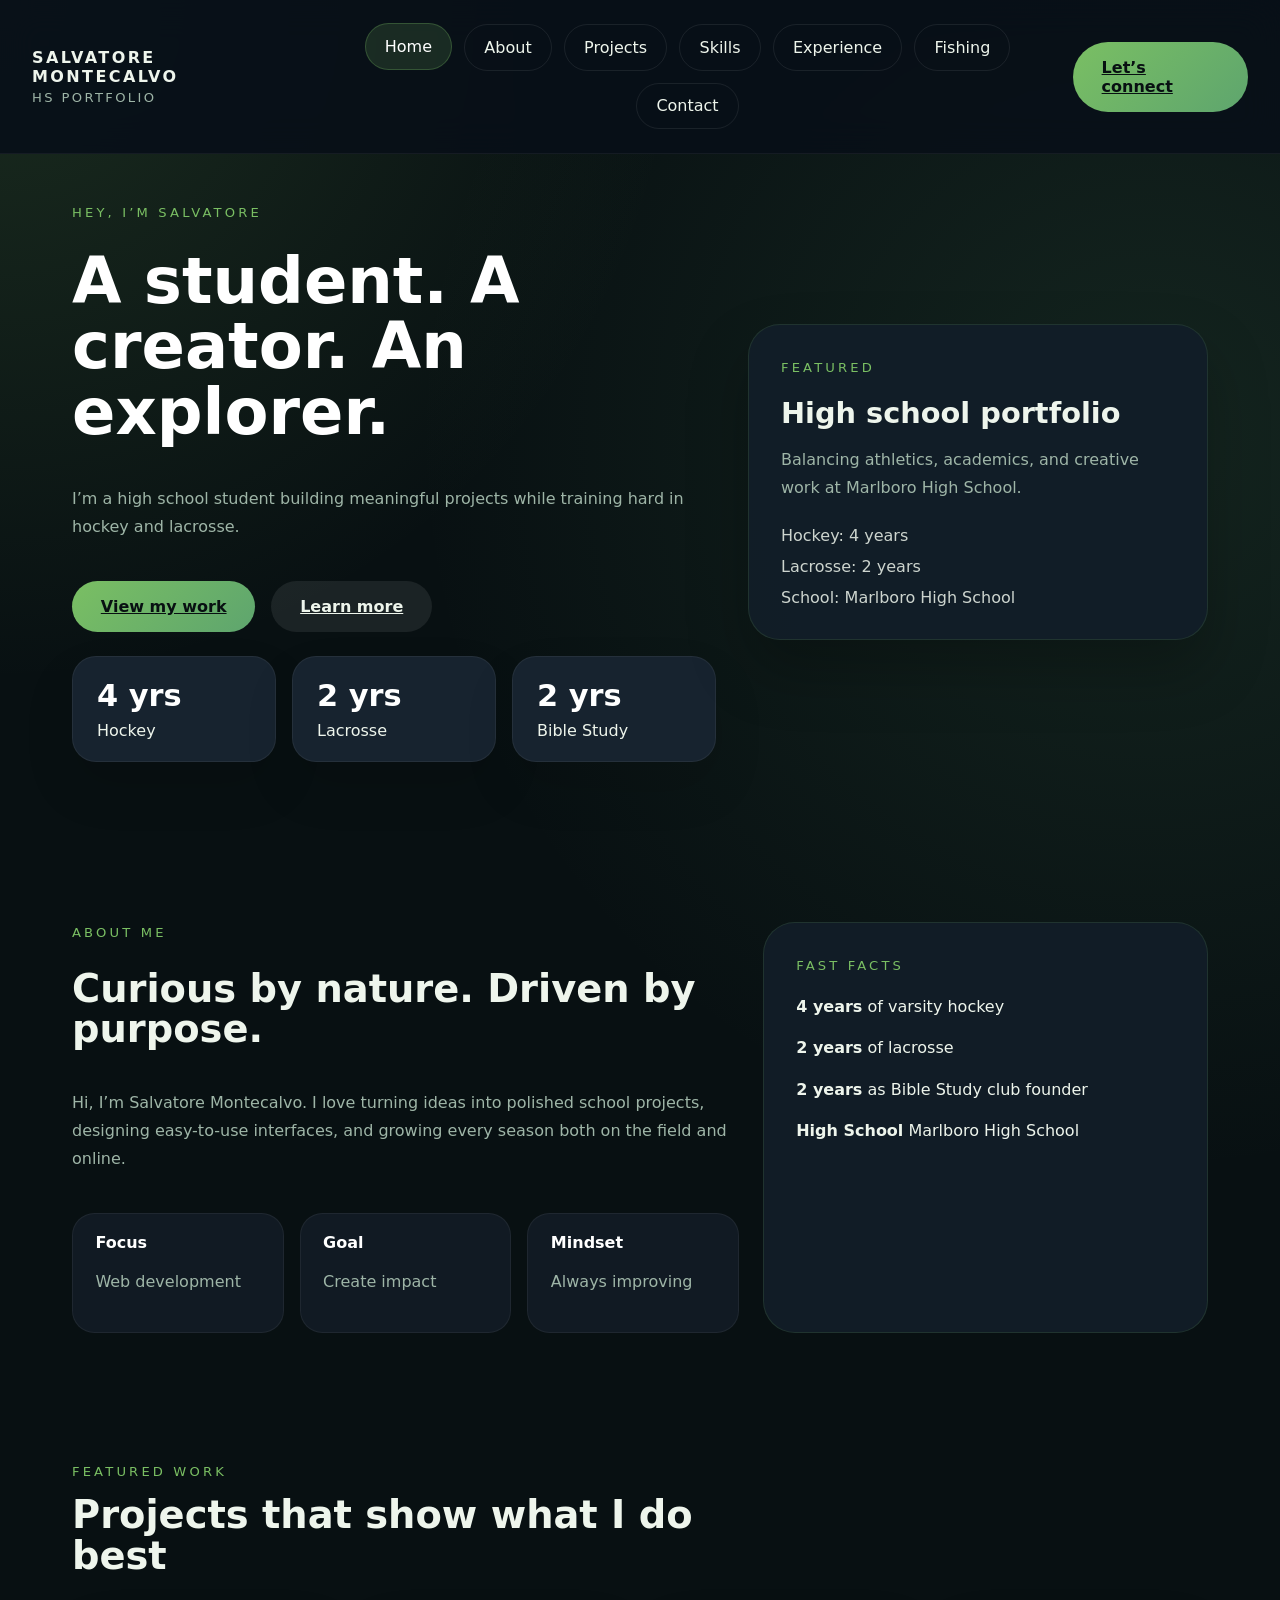
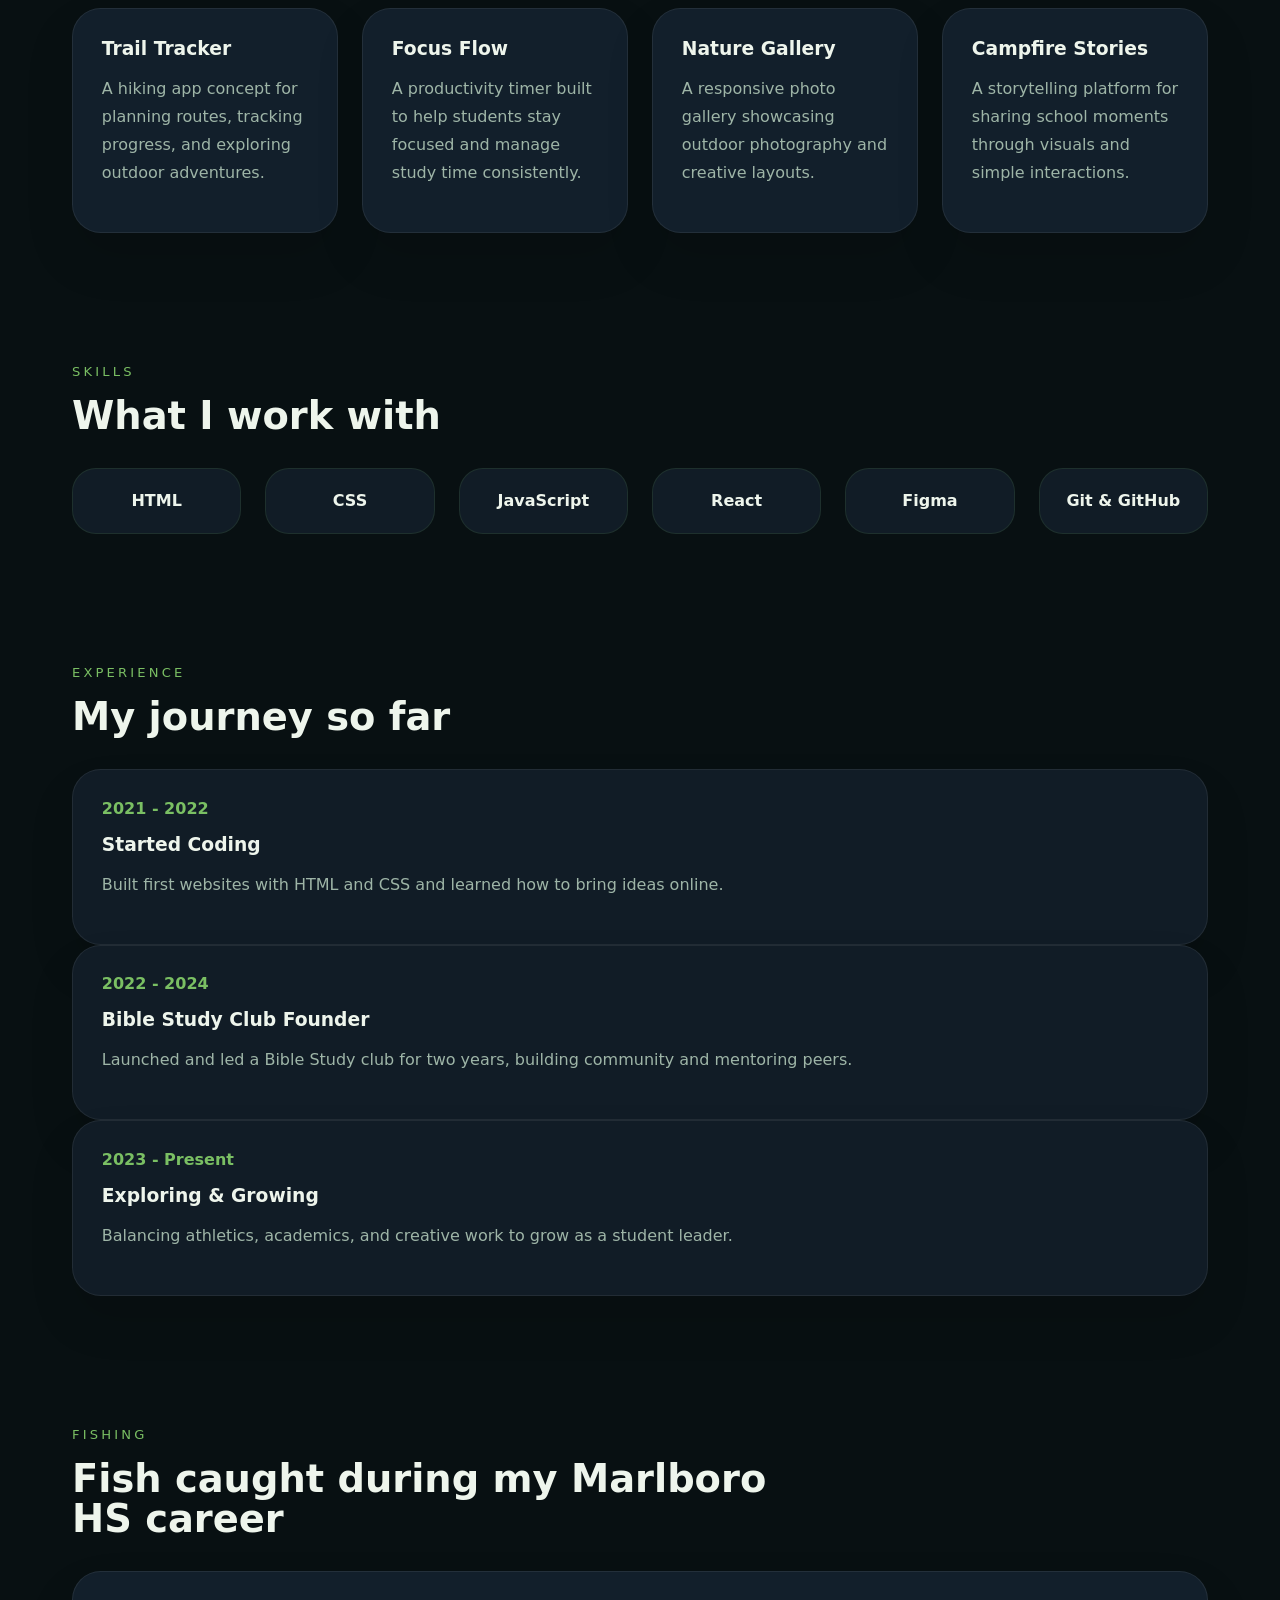
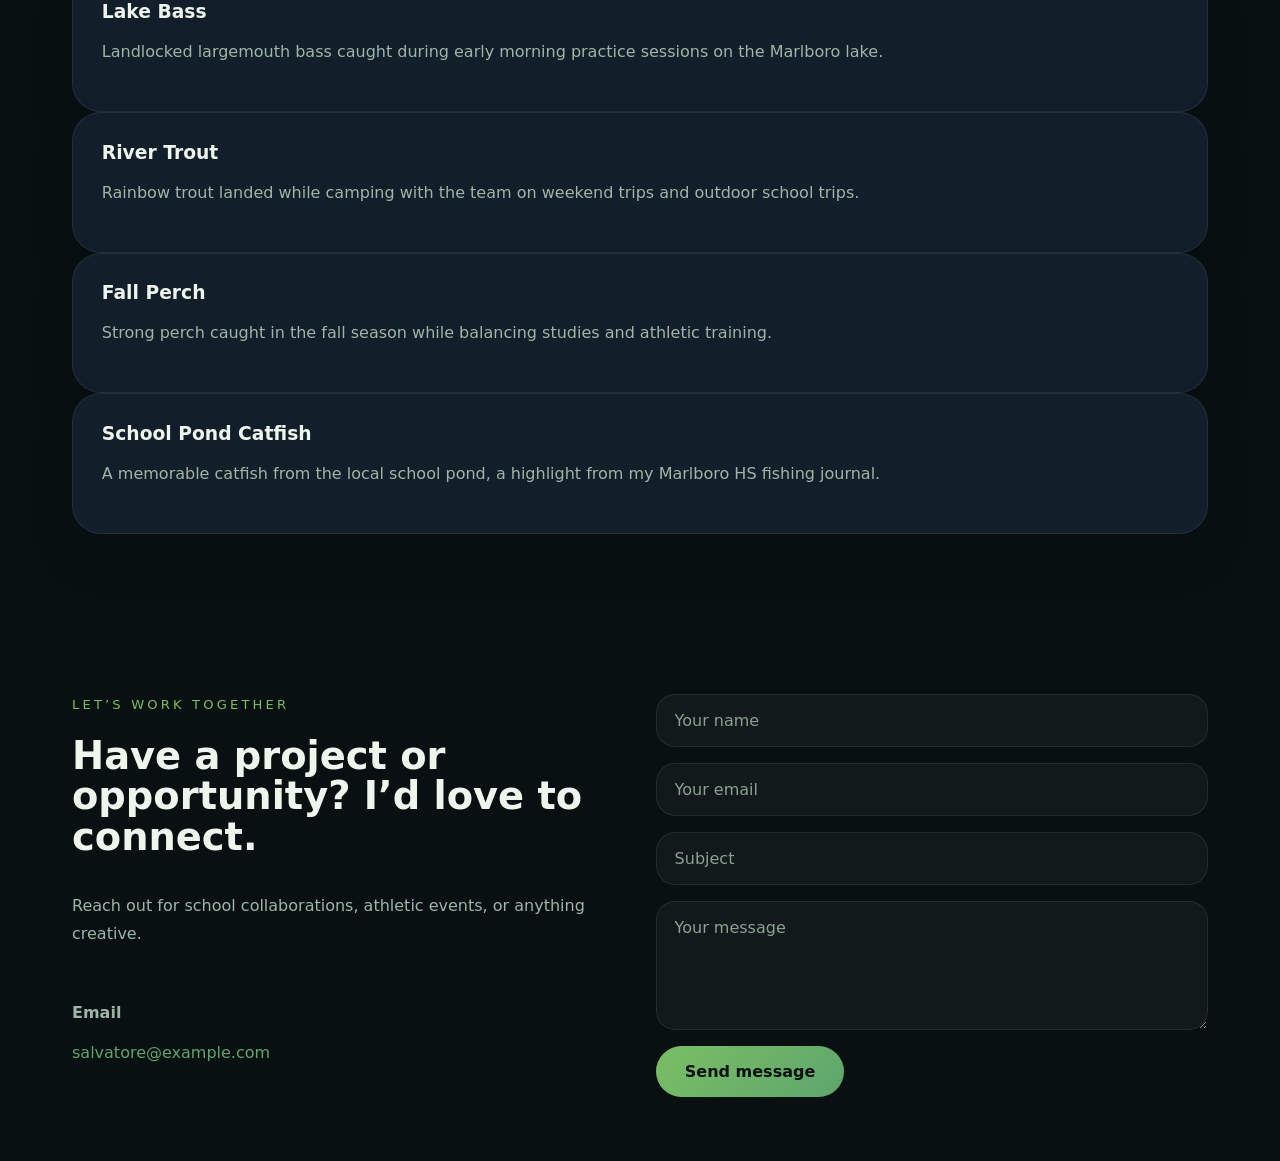
==== index.html @ eeaf194d "first commit" ====
<!DOCTYPE html>
<html lang="en">
<head>
  <meta charset="UTF-8" />
  <meta name="viewport" content="width=device-width, initial-scale=1.0" />
  <title>Salvatore Montecalvo | HS Portfolio</title>
  <link rel="stylesheet" href="style.css" />
</head>
<body>
  <div class="page page--main active" id="mainPage">
    <header class="site-header">
      <div class="brand">
        <div class="logo">Salvatore Montecalvo</div>
        <div class="tagline">HS Portfolio</div>
      </div>
      <nav class="site-nav">
        <button class="nav-link active" data-target="heroSection">Home</button>
        <button class="nav-link" data-target="aboutSection">About</button>
        <button class="nav-link" data-target="projectsSection">Projects</button>
        <button class="nav-link" data-target="skillsSection">Skills</button>
        <button class="nav-link" data-target="experienceSection">Experience</button>
        <button class="nav-link" data-target="fishingSection">Fishing</button>
        <button class="nav-link" data-target="contactSection">Contact</button>
      </nav>
      <a class="btn btn-primary" href="#contactSection">Let’s connect</a>
    </header>

    <main>
      <section class="section hero" id="heroSection">
        <div class="hero-grid">
          <div class="hero-copy">
            <p class="eyebrow">Hey, I’m Salvatore</p>
            <h1>A student. A creator. An explorer.</h1>
            <p>I’m a high school student building meaningful projects while training hard in hockey and lacrosse.</p>
            <div class="hero-actions">
              <a class="btn btn-primary" href="#projectsSection">View my work</a>
              <a class="btn btn-secondary" href="#aboutSection">Learn more</a>
            </div>
            <div class="hero-stats">
              <div class="stat-card">
                <strong>4 yrs</strong>
                <span>Hockey</span>
              </div>
              <div class="stat-card">
                <strong>2 yrs</strong>
                <span>Lacrosse</span>
              </div>
              <div class="stat-card">
                <strong>2 yrs</strong>
                <span>Bible Study</span>
              </div>
            </div>
          </div>
          <div class="hero-highlight">
            <div class="hero-card">
              <p class="eyebrow">Featured</p>
              <h3>High school portfolio</h3>
              <p>Balancing athletics, academics, and creative work at Marlboro High School.</p>
              <div class="hero-meta">
                <span>Hockey: 4 years</span>
                <span>Lacrosse: 2 years</span>
                <span>School: Marlboro High School</span>
              </div>
            </div>
          </div>
        </div>
      </section>

      <section class="section about" id="aboutSection">
        <div class="about-grid">
          <div class="about-content">
            <p class="eyebrow">About me</p>
            <h2>Curious by nature. Driven by purpose.</h2>
            <p>Hi, I’m Salvatore Montecalvo. I love turning ideas into polished school projects, designing easy-to-use interfaces, and growing every season both on the field and online.</p>
            <div class="about-items">
              <div>
                <strong>Focus</strong>
                <p>Web development</p>
              </div>
              <div>
                <strong>Goal</strong>
                <p>Create impact</p>
              </div>
              <div>
                <strong>Mindset</strong>
                <p>Always improving</p>
              </div>
            </div>
          </div>
          <div class="about-card">
            <p class="eyebrow">Fast facts</p>
            <ul>
              <li><strong>4 years</strong> of varsity hockey</li>
              <li><strong>2 years</strong> of lacrosse</li>
              <li><strong>2 years</strong> as Bible Study club founder</li>
              <li><strong>High School</strong> Marlboro High School</li>
            </ul>
          </div>
        </div>
      </section>

      <section class="section projects" id="projectsSection">
        <div class="section-head">
          <p class="eyebrow">Featured work</p>
          <h2>Projects that show what I do best</h2>
        </div>
        <div class="portfolio-grid">
          <article class="project-card">
            <h3>Trail Tracker</h3>
            <p>A hiking app concept for planning routes, tracking progress, and exploring outdoor adventures.</p>
          </article>
          <article class="project-card">
            <h3>Focus Flow</h3>
            <p>A productivity timer built to help students stay focused and manage study time consistently.</p>
          </article>
          <article class="project-card">
            <h3>Nature Gallery</h3>
            <p>A responsive photo gallery showcasing outdoor photography and creative layouts.</p>
          </article>
          <article class="project-card">
            <h3>Campfire Stories</h3>
            <p>A storytelling platform for sharing school moments through visuals and simple interactions.</p>
          </article>
        </div>
      </section>

      <section class="section skills" id="skillsSection">
        <div class="section-head">
          <p class="eyebrow">Skills</p>
          <h2>What I work with</h2>
        </div>
        <div class="skills-grid">
          <div class="skill-item">HTML</div>
          <div class="skill-item">CSS</div>
          <div class="skill-item">JavaScript</div>
          <div class="skill-item">React</div>
          <div class="skill-item">Figma</div>
          <div class="skill-item">Git &amp; GitHub</div>
        </div>
      </section>

      <section class="section experience" id="experienceSection">
        <div class="section-head">
          <p class="eyebrow">Experience</p>
          <h2>My journey so far</h2>
        </div>
        <div class="experience-timeline">
          <div class="timeline-card">
            <span>2021 - 2022</span>
            <h3>Started Coding</h3>
            <p>Built first websites with HTML and CSS and learned how to bring ideas online.</p>
          </div>
          <div class="timeline-card">
            <span>2022 - 2024</span>
            <h3>Bible Study Club Founder</h3>
            <p>Launched and led a Bible Study club for two years, building community and mentoring peers.</p>
          </div>
          <div class="timeline-card">
            <span>2023 - Present</span>
            <h3>Exploring & Growing</h3>
            <p>Balancing athletics, academics, and creative work to grow as a student leader.</p>
          </div>
        </div>
      </section>

      <section class="section fishing" id="fishingSection">
        <div class="section-head">
          <p class="eyebrow">Fishing</p>
          <h2>Fish caught during my Marlboro HS career</h2>
        </div>
        <div class="portfolio-grid">
          <article class="project-card">
            <h3>Lake Bass</h3>
            <p>Landlocked largemouth bass caught during early morning practice sessions on the Marlboro lake.</p>
          </article>
          <article class="project-card">
            <h3>River Trout</h3>
            <p>Rainbow trout landed while camping with the team on weekend trips and outdoor school trips.</p>
          </article>
          <article class="project-card">
            <h3>Fall Perch</h3>
            <p>Strong perch caught in the fall season while balancing studies and athletic training.</p>
          </article>
          <article class="project-card">
            <h3>School Pond Catfish</h3>
            <p>A memorable catfish from the local school pond, a highlight from my Marlboro HS fishing journal.</p>
          </article>
        </div>
      </section>

      <section class="section contact" id="contactSection">
        <div class="contact-section">
          <div class="contact-copy">
            <p class="eyebrow">Let’s work together</p>
            <h2>Have a project or opportunity? I’d love to connect.</h2>
            <p>Reach out for school collaborations, athletic events, or anything creative.</p>
            <div class="contact-details">
              <p><strong>Email</strong></p>
              <a href="mailto:salvatore@example.com">salvatore@example.com</a>
            </div>
          </div>
          <form class="contact-form">
            <input type="text" placeholder="Your name" />
            <input type="email" placeholder="Your email" />
            <input type="text" placeholder="Subject" />
            <textarea rows="5" placeholder="Your message"></textarea>
            <button class="btn btn-primary" type="submit">Send message</button>
          </form>
        </div>
      </section>
    </main>
  </div>

  <script src="scrpit.js"></script>
</body>
</html>
---- style.css ----
:root {
  color-scheme: dark;
  --bg: #081012;
  --surface: #111a23;
  --surface-soft: #17232f;
  --text: #eef5ec;
  --muted: #9eb5a7;
  --accent: #7abf63;
  --accent-2: #5ea56e;
  --border: rgba(255, 255, 255, 0.08);
  --shadow: rgba(0, 0, 0, 0.35);
}

* {
  box-sizing: border-box;
}

html {
  scroll-behavior: smooth;
}

body {
  margin: 0;
  min-height: 100vh;
  font-family: 'Inter', system-ui, -apple-system, BlinkMacSystemFont, 'Segoe UI', sans-serif;
  background: radial-gradient(circle at top left, rgba(122, 191, 99, 0.16), transparent 15%),
    radial-gradient(circle at 90% 10%, rgba(94, 165, 110, 0.14), transparent 18%),
    var(--bg);
  color: var(--text);
}

button,
input,
textarea {
  font: inherit;
}

.page--main {
  min-height: 100vh;
}

.site-header {
  position: sticky;
  top: 0;
  z-index: 10;
  display: flex;
  justify-content: space-between;
  align-items: center;
  gap: 1rem;
  padding: 1.5rem 2rem;
  background: rgba(8, 16, 24, 0.92);
  border-bottom: 1px solid rgba(255, 255, 255, 0.05);
  backdrop-filter: blur(18px);
}

.brand {
  display: flex;
  flex-direction: column;
  gap: 0.25rem;
}

.logo {
  font-size: 1rem;
  font-weight: 700;
  letter-spacing: 0.15em;
  text-transform: uppercase;
  color: var(--text);
}

.tagline {
  color: var(--muted);
  font-size: 0.82rem;
  letter-spacing: 0.18em;
  text-transform: uppercase;
}

.site-nav {
  display: flex;
  flex-wrap: wrap;
  gap: 0.75rem;
  justify-content: center;
}

.nav-link {
  border: 1px solid rgba(255, 255, 255, 0.08);
  border-radius: 999px;
  padding: 0.8rem 1.2rem;
  background: transparent;
  color: var(--text);
  cursor: pointer;
  transition: transform 0.2s ease, background 0.2s ease, border-color 0.2s ease, color 0.2s ease;
}

.nav-link:hover,
.nav-link.active {
  transform: translateY(-1px);
  background: rgba(122, 191, 99, 0.16);
  border-color: rgba(122, 191, 99, 0.28);
  color: #fff;
}

.btn {
  border: none;
  border-radius: 999px;
  padding: 1rem 1.8rem;
  cursor: pointer;
  font-weight: 700;
  transition: transform 0.2s ease, background 0.2s ease;
}

.btn-primary {
  background: linear-gradient(135deg, var(--accent), var(--accent-2));
  color: #081012;
}

.btn-secondary {
  background: rgba(255, 255, 255, 0.08);
  color: var(--text);
}

.btn:hover {
  transform: translateY(-2px);
}

.section {
  padding: 4rem 2rem;
  max-width: 1200px;
  margin: 0 auto;
}

.section-head {
  display: grid;
  gap: 0.75rem;
  max-width: 720px;
  margin-bottom: 2rem;
}

.eyebrow {
  margin: 0;
  font-size: 0.82rem;
  letter-spacing: 0.24em;
  text-transform: uppercase;
  color: var(--accent);
}

h1,
h2,
h3 {
  margin: 0;
}

h1 {
  font-size: clamp(3rem, 5vw, 4.8rem);
  line-height: 1.02;
}

h2 {
  font-size: clamp(2rem, 3vw, 3rem);
  line-height: 1.05;
}

p {
  color: var(--muted);
  line-height: 1.75;
}

.hero {
  padding-top: 3rem;
}

.hero-grid {
  display: grid;
  grid-template-columns: 1.4fr 1fr;
  gap: 2rem;
  align-items: center;
}

.hero-copy {
  display: grid;
  gap: 1.5rem;
}

.hero-copy h1 {
  color: #fff;
}

.hero-actions {
  display: flex;
  flex-wrap: wrap;
  gap: 1rem;
}

.hero-stats {
  display: grid;
  gap: 1rem;
  grid-template-columns: repeat(3, minmax(0, 1fr));
}

.hero-highlight {
  display: grid;
}

.hero-card {
  padding: 2rem;
  border-radius: 2rem;
  background: rgba(18, 30, 40, 0.96);
  border: 1px solid rgba(122, 191, 99, 0.14);
  box-shadow: 0 30px 60px rgba(0, 0, 0, 0.25);
}

.hero-card h3 {
  margin-top: 1rem;
  font-size: 1.8rem;
}

.hero-meta {
  display: grid;
  gap: 0.75rem;
  margin-top: 1.5rem;
}

.hero-meta span {
  color: var(--text);
  opacity: 0.85;
}

.stat-card {
  padding: 1.3rem 1.5rem;
  border-radius: 1.5rem;
  background: var(--surface-soft);
  border: 1px solid rgba(255, 255, 255, 0.06);
  box-shadow: 0 25px 50px rgba(0, 0, 0, 0.12);
}

.stat-card strong {
  display: block;
  font-size: 1.9rem;
  color: #fff;
  margin-bottom: 0.5rem;
}

.about-grid,
.contact-section {
  display: grid;
  gap: 1.5rem;
}

.about-grid,
.skills-grid,
.experience-timeline,
.contact-section {
  margin-top: 2rem;
}

.about-grid {
  grid-template-columns: 1.5fr 1fr;
}

.about-content {
  display: grid;
  gap: 1.5rem;
}

.about-items {
  display: grid;
  gap: 1rem;
  grid-template-columns: repeat(3, minmax(0, 1fr));
}

.about-items div {
  background: var(--surface);
  border-radius: 1.4rem;
  padding: 1.2rem 1.4rem;
  border: 1px solid rgba(255, 255, 255, 0.06);
}

.about-items strong {
  display: block;
  margin-bottom: 0.4rem;
  color: #fff;
}

.about-card {
  padding: 2rem;
  border-radius: 2rem;
  background: rgba(18, 30, 40, 0.96);
  border: 1px solid rgba(122, 191, 99, 0.14);
}

.about-card ul {
  list-style: none;
  padding: 0;
  margin: 1rem 0 0;
  display: grid;
  gap: 1rem;
}

.about-card li {
  color: var(--text);
  line-height: 1.6;
}

.projects .portfolio-grid,
.skills-grid {
  display: grid;
  gap: 1.5rem;
}

.projects .portfolio-grid {
  grid-template-columns: repeat(auto-fit, minmax(240px, 1fr));
}

.project-card {
  padding: 1.8rem;
  border-radius: 1.8rem;
  background: rgba(19, 33, 45, 0.96);
  border: 1px solid rgba(255, 255, 255, 0.07);
  box-shadow: 0 25px 50px rgba(0, 0, 0, 0.12);
}

.project-card h3 {
  margin-bottom: 0.8rem;
}

.skills-grid {
  grid-template-columns: repeat(auto-fit, minmax(150px, 1fr));
}

.skill-item {
  padding: 1.4rem 1.2rem;
  border-radius: 1.5rem;
  background: rgba(18, 30, 40, 0.96);
  border: 1px solid rgba(122, 191, 99, 0.12);
  color: var(--text);
  text-align: center;
  font-weight: 600;
}

.experience-timeline {
  grid-template-columns: repeat(auto-fit, minmax(240px, 1fr));
}

.timeline-card {
  padding: 1.8rem;
  border-radius: 1.8rem;
  background: rgba(18, 30, 40, 0.96);
  border: 1px solid rgba(255, 255, 255, 0.07);
  box-shadow: 0 25px 45px rgba(0, 0, 0, 0.12);
}

.timeline-card span {
  display: block;
  color: var(--accent);
  font-weight: 700;
  margin-bottom: 1rem;
}

.contact-section {
  grid-template-columns: 1fr 1fr;
  gap: 2rem;
  align-items: start;
}

.contact-copy {
  display: grid;
  gap: 1.2rem;
}

.contact-details a {
  color: var(--accent-2);
  text-decoration: none;
}

.contact-form {
  display: grid;
  gap: 1rem;
}

.contact-form input,
.contact-form textarea {
  width: 100%;
  padding: 1rem 1.1rem;
  border-radius: 1.2rem;
  border: 1px solid rgba(255, 255, 255, 0.08);
  background: rgba(255, 255, 255, 0.04);
  color: var(--text);
}

.contact-form input::placeholder,
.contact-form textarea::placeholder {
  color: #8ca191;
}

.contact-form button {
  width: fit-content;
}

@media (max-width: 960px) {
  .hero-grid,
  .about-grid,
  .contact-section {
    grid-template-columns: 1fr;
  }

  .hero-stats {
    grid-template-columns: repeat(2, minmax(0, 1fr));
  }
}

@media (max-width: 720px) {
  .site-header {
    flex-direction: column;
    align-items: stretch;
    text-align: center;
  }

  .hero-actions,
  .hero-meta {
    justify-content: center;
  }

  .hero-stats {
    grid-template-columns: 1fr;
  }
}
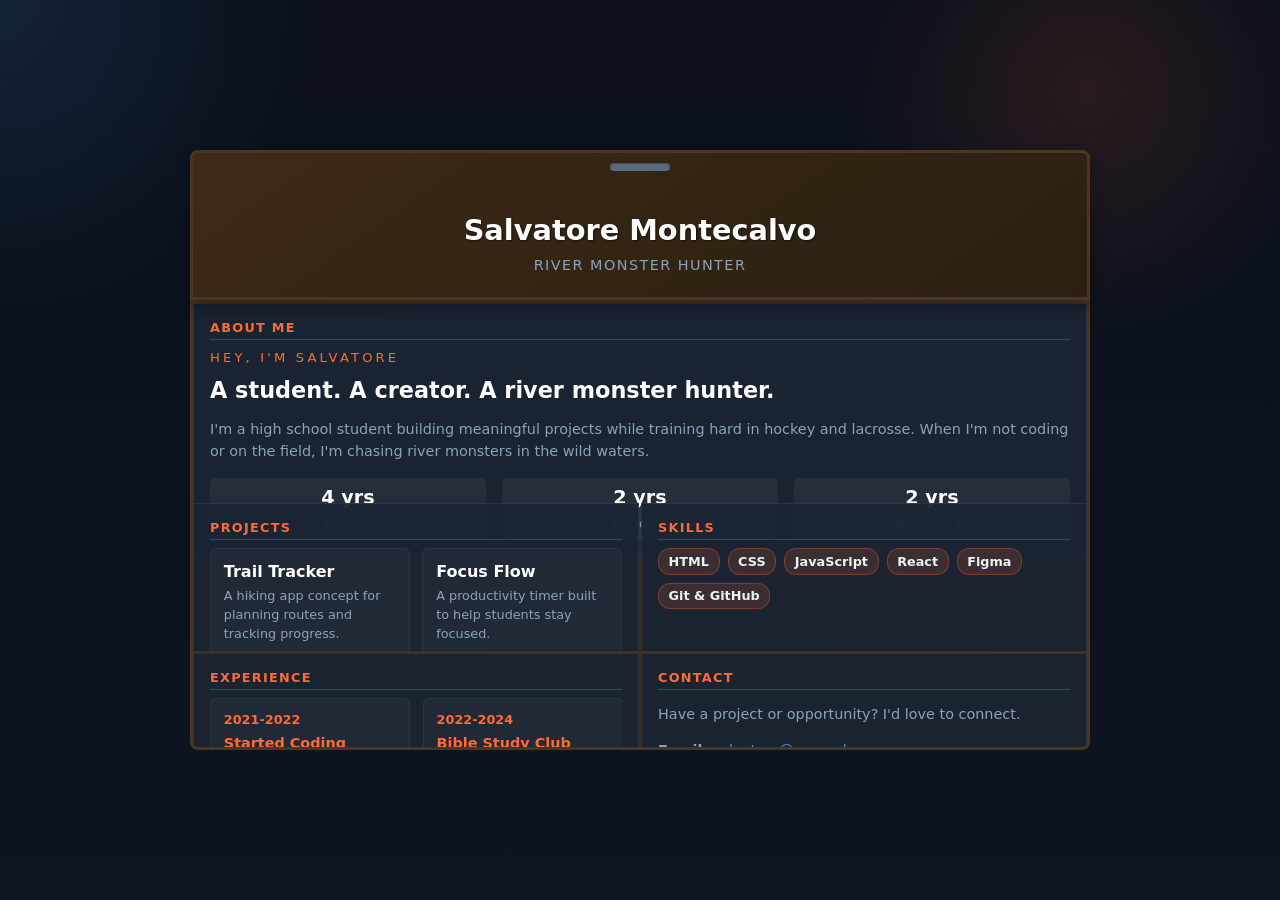
==== commit 735656c2: "dd" ====
--- a/index.html
+++ b/index.html
@@ -7,210 +7,123 @@
   <link rel="stylesheet" href="style.css" />
 </head>
 <body>
-  <div class="page page--main active" id="mainPage">
-    <header class="site-header">
-      <div class="brand">
-        <div class="logo">Salvatore Montecalvo</div>
-        <div class="tagline">HS Portfolio</div>
+  <div class="tackle-box-container">
+    <div class="tackle-box closed">
+      <!-- Tackle Box Lid -->
+      <div class="box-lid">
+        <div class="lid-handle"></div>
+        <div class="lid-label">
+          <h1>Salvatore Montecalvo</h1>
+          <p>River Monster Hunter</p>
+        </div>
       </div>
-      <nav class="site-nav">
-        <button class="nav-link active" data-target="heroSection">Home</button>
-        <button class="nav-link" data-target="aboutSection">About</button>
-        <button class="nav-link" data-target="projectsSection">Projects</button>
-        <button class="nav-link" data-target="skillsSection">Skills</button>
-        <button class="nav-link" data-target="experienceSection">Experience</button>
-        <button class="nav-link" data-target="fishingSection">Fishing</button>
-        <button class="nav-link" data-target="contactSection">Contact</button>
-      </nav>
-      <a class="btn btn-primary" href="#contactSection">Let’s connect</a>
-    </header>
 
-    <main>
-      <section class="section hero" id="heroSection">
-        <div class="hero-grid">
-          <div class="hero-copy">
-            <p class="eyebrow">Hey, I’m Salvatore</p>
-            <h1>A student. A creator. An explorer.</h1>
-            <p>I’m a high school student building meaningful projects while training hard in hockey and lacrosse.</p>
-            <div class="hero-actions">
-              <a class="btn btn-primary" href="#projectsSection">View my work</a>
-              <a class="btn btn-secondary" href="#aboutSection">Learn more</a>
-            </div>
-            <div class="hero-stats">
-              <div class="stat-card">
-                <strong>4 yrs</strong>
-                <span>Hockey</span>
-              </div>
-              <div class="stat-card">
-                <strong>2 yrs</strong>
-                <span>Lacrosse</span>
-              </div>
-              <div class="stat-card">
-                <strong>2 yrs</strong>
-                <span>Bible Study</span>
-              </div>
-            </div>
-          </div>
-          <div class="hero-highlight">
-            <div class="hero-card">
-              <p class="eyebrow">Featured</p>
-              <h3>High school portfolio</h3>
-              <p>Balancing athletics, academics, and creative work at Marlboro High School.</p>
-              <div class="hero-meta">
-                <span>Hockey: 4 years</span>
-                <span>Lacrosse: 2 years</span>
-                <span>School: Marlboro High School</span>
+      <!-- Tackle Box Base -->
+      <div class="box-base">
+        <!-- Top Tray -->
+        <div class="tray top-tray">
+          <div class="compartment hero-compartment">
+            <div class="compartment-label">About Me</div>
+            <div class="compartment-content">
+              <p class="eyebrow">Hey, I'm Salvatore</p>
+              <h2>A student. A creator. A river monster hunter.</h2>
+              <p>I'm a high school student building meaningful projects while training hard in hockey and lacrosse. When I'm not coding or on the field, I'm chasing river monsters in the wild waters.</p>
+              <div class="stats">
+                <div class="stat"><strong>4 yrs</strong><span>Hockey</span></div>
+                <div class="stat"><strong>2 yrs</strong><span>Lacrosse</span></div>
+                <div class="stat"><strong>2 yrs</strong><span>Bible Study</span></div>
               </div>
             </div>
           </div>
         </div>
-      </section>
 
-      <section class="section about" id="aboutSection">
-        <div class="about-grid">
-          <div class="about-content">
-            <p class="eyebrow">About me</p>
-            <h2>Curious by nature. Driven by purpose.</h2>
-            <p>Hi, I’m Salvatore Montecalvo. I love turning ideas into polished school projects, designing easy-to-use interfaces, and growing every season both on the field and online.</p>
-            <div class="about-items">
-              <div>
-                <strong>Focus</strong>
-                <p>Web development</p>
-              </div>
-              <div>
-                <strong>Goal</strong>
-                <p>Create impact</p>
-              </div>
-              <div>
-                <strong>Mindset</strong>
-                <p>Always improving</p>
+        <!-- Middle Tray -->
+        <div class="tray middle-tray">
+          <div class="compartment projects-compartment">
+            <div class="compartment-label">Projects</div>
+            <div class="compartment-content">
+              <div class="project-grid">
+                <div class="project-item">
+                  <h3>Trail Tracker</h3>
+                  <p>A hiking app concept for planning routes and tracking progress.</p>
+                </div>
+                <div class="project-item">
+                  <h3>Focus Flow</h3>
+                  <p>A productivity timer built to help students stay focused.</p>
+                </div>
+                <div class="project-item">
+                  <h3>Nature Gallery</h3>
+                  <p>A responsive photo gallery showcasing outdoor photography.</p>
+                </div>
+                <div class="project-item">
+                  <h3>Campfire Stories</h3>
+                  <p>A storytelling platform for sharing school moments.</p>
+                </div>
               </div>
             </div>
           </div>
-          <div class="about-card">
-            <p class="eyebrow">Fast facts</p>
-            <ul>
-              <li><strong>4 years</strong> of varsity hockey</li>
-              <li><strong>2 years</strong> of lacrosse</li>
-              <li><strong>2 years</strong> as Bible Study club founder</li>
-              <li><strong>High School</strong> Marlboro High School</li>
-            </ul>
+
+          <div class="compartment skills-compartment">
+            <div class="compartment-label">Skills</div>
+            <div class="compartment-content">
+              <div class="skills-list">
+                <span class="skill-tag">HTML</span>
+                <span class="skill-tag">CSS</span>
+                <span class="skill-tag">JavaScript</span>
+                <span class="skill-tag">React</span>
+                <span class="skill-tag">Figma</span>
+                <span class="skill-tag">Git & GitHub</span>
+              </div>
+            </div>
           </div>
         </div>
-      </section>
 
-      <section class="section projects" id="projectsSection">
-        <div class="section-head">
-          <p class="eyebrow">Featured work</p>
-          <h2>Projects that show what I do best</h2>
-        </div>
-        <div class="portfolio-grid">
-          <article class="project-card">
-            <h3>Trail Tracker</h3>
-            <p>A hiking app concept for planning routes, tracking progress, and exploring outdoor adventures.</p>
-          </article>
-          <article class="project-card">
-            <h3>Focus Flow</h3>
-            <p>A productivity timer built to help students stay focused and manage study time consistently.</p>
-          </article>
-          <article class="project-card">
-            <h3>Nature Gallery</h3>
-            <p>A responsive photo gallery showcasing outdoor photography and creative layouts.</p>
-          </article>
-          <article class="project-card">
-            <h3>Campfire Stories</h3>
-            <p>A storytelling platform for sharing school moments through visuals and simple interactions.</p>
-          </article>
-        </div>
-      </section>
+        <!-- Bottom Tray -->
+        <div class="tray bottom-tray">
+          <div class="compartment experience-compartment">
+            <div class="compartment-label">Experience</div>
+            <div class="compartment-content">
+              <div class="timeline">
+                <div class="timeline-item">
+                  <span class="year">2021-2022</span>
+                  <h4>Started Coding</h4>
+                  <p>Built first websites with HTML and CSS.</p>
+                </div>
+                <div class="timeline-item">
+                  <span class="year">2022-2024</span>
+                  <h4>Bible Study Club Founder</h4>
+                  <p>Launched and led a Bible Study club for two years.</p>
+                </div>
+                <div class="timeline-item">
+                  <span class="year">2023-Present</span>
+                  <h4>Exploring & Growing</h4>
+                  <p>Balancing athletics, academics, and creative work.</p>
+                </div>
+              </div>
+            </div>
+          </div>
 
-      <section class="section skills" id="skillsSection">
-        <div class="section-head">
-          <p class="eyebrow">Skills</p>
-          <h2>What I work with</h2>
-        </div>
-        <div class="skills-grid">
-          <div class="skill-item">HTML</div>
-          <div class="skill-item">CSS</div>
-          <div class="skill-item">JavaScript</div>
-          <div class="skill-item">React</div>
-          <div class="skill-item">Figma</div>
-          <div class="skill-item">Git &amp; GitHub</div>
-        </div>
-      </section>
-
-      <section class="section experience" id="experienceSection">
-        <div class="section-head">
-          <p class="eyebrow">Experience</p>
-          <h2>My journey so far</h2>
-        </div>
-        <div class="experience-timeline">
-          <div class="timeline-card">
-            <span>2021 - 2022</span>
-            <h3>Started Coding</h3>
-            <p>Built first websites with HTML and CSS and learned how to bring ideas online.</p>
-          </div>
-          <div class="timeline-card">
-            <span>2022 - 2024</span>
-            <h3>Bible Study Club Founder</h3>
-            <p>Launched and led a Bible Study club for two years, building community and mentoring peers.</p>
-          </div>
-          <div class="timeline-card">
-            <span>2023 - Present</span>
-            <h3>Exploring & Growing</h3>
-            <p>Balancing athletics, academics, and creative work to grow as a student leader.</p>
+          <div class="compartment contact-compartment">
+            <div class="compartment-label">Contact</div>
+            <div class="compartment-content">
+              <p>Have a project or opportunity? I'd love to connect.</p>
+              <div class="contact-info">
+                <p><strong>Email:</strong> <a href="mailto:salvatore@example.com">salvatore@example.com</a></p>
+              </div>
+              <form class="contact-form">
+                <input type="text" placeholder="Your name" />
+                <input type="email" placeholder="Your email" />
+                <input type="text" placeholder="Subject" />
+                <textarea placeholder="Your message"></textarea>
+                <button type="submit">Send message</button>
+              </form>
+            </div>
           </div>
         </div>
-      </section>
-
-      <section class="section fishing" id="fishingSection">
-        <div class="section-head">
-          <p class="eyebrow">Fishing</p>
-          <h2>Fish caught during my Marlboro HS career</h2>
-        </div>
-        <div class="portfolio-grid">
-          <article class="project-card">
-            <h3>Lake Bass</h3>
-            <p>Landlocked largemouth bass caught during early morning practice sessions on the Marlboro lake.</p>
-          </article>
-          <article class="project-card">
-            <h3>River Trout</h3>
-            <p>Rainbow trout landed while camping with the team on weekend trips and outdoor school trips.</p>
-          </article>
-          <article class="project-card">
-            <h3>Fall Perch</h3>
-            <p>Strong perch caught in the fall season while balancing studies and athletic training.</p>
-          </article>
-          <article class="project-card">
-            <h3>School Pond Catfish</h3>
-            <p>A memorable catfish from the local school pond, a highlight from my Marlboro HS fishing journal.</p>
-          </article>
-        </div>
-      </section>
-
-      <section class="section contact" id="contactSection">
-        <div class="contact-section">
-          <div class="contact-copy">
-            <p class="eyebrow">Let’s work together</p>
-            <h2>Have a project or opportunity? I’d love to connect.</h2>
-            <p>Reach out for school collaborations, athletic events, or anything creative.</p>
-            <div class="contact-details">
-              <p><strong>Email</strong></p>
-              <a href="mailto:salvatore@example.com">salvatore@example.com</a>
-            </div>
-          </div>
-          <form class="contact-form">
-            <input type="text" placeholder="Your name" />
-            <input type="email" placeholder="Your email" />
-            <input type="text" placeholder="Subject" />
-            <textarea rows="5" placeholder="Your message"></textarea>
-            <button class="btn btn-primary" type="submit">Send message</button>
-          </form>
-        </div>
-      </section>
-    </main>
+      </div>
+    </div>
   </div>
 
-  <script src="scrpit.js"></script>
+  <script src="script.js"></script>
 </body>
-</html>
+</html>
--- a/style.css
+++ b/style.css
@@ -1,14 +1,19 @@
 :root {
   color-scheme: dark;
-  --bg: #081012;
-  --surface: #111a23;
-  --surface-soft: #17232f;
-  --text: #eef5ec;
-  --muted: #9eb5a7;
-  --accent: #7abf63;
-  --accent-2: #5ea56e;
+  --bg: #0a0f1a;
+  --surface: #1a2332;
+  --surface-soft: #253141;
+  --surface-darker: #0f1419;
+  --text: #e8f4f8;
+  --muted: #8ba3b8;
+  --accent: #ff6b35;
+  --accent-2: #4a90e2;
   --border: rgba(255, 255, 255, 0.08);
-  --shadow: rgba(0, 0, 0, 0.35);
+  --shadow: rgba(0, 0, 0, 0.4);
+  --wood-dark: #2a1f0f;
+  --wood-medium: #3d2917;
+  --wood-light: #4a3521;
+  --metal: #5a6c7d;
 }
 
 * {
@@ -23,10 +28,14 @@
   margin: 0;
   min-height: 100vh;
   font-family: 'Inter', system-ui, -apple-system, BlinkMacSystemFont, 'Segoe UI', sans-serif;
-  background: radial-gradient(circle at top left, rgba(122, 191, 99, 0.16), transparent 15%),
-    radial-gradient(circle at 90% 10%, rgba(94, 165, 110, 0.14), transparent 18%),
-    var(--bg);
+  background: radial-gradient(circle at top left, rgba(74, 144, 226, 0.15), transparent 20%),
+    radial-gradient(circle at 85% 10%, rgba(255, 107, 53, 0.12), transparent 18%),
+    linear-gradient(180deg, var(--bg) 0%, #0d1520 100%);
   color: var(--text);
+  display: flex;
+  align-items: center;
+  justify-content: center;
+  padding: 2rem;
 }
 
 button,
@@ -35,391 +44,398 @@
   font: inherit;
 }
 
-.page--main {
-  min-height: 100vh;
-}
-
-.site-header {
-  position: sticky;
+/* Tackle Box Container */
+.tackle-box-container {
+  perspective: 1200px;
+  width: 100%;
+  max-width: 900px;
+}
+
+.tackle-box {
+  position: relative;
+  width: 100%;
+  height: 600px;
+  transform-style: preserve-3d;
+  transition: transform 0.8s ease;
+  cursor: pointer;
+}
+
+.tackle-box.closed {
+  transform: rotateX(0deg);
+}
+
+.tackle-box.open {
+  transform: rotateX(-120deg);
+}
+
+/* Box Lid */
+.box-lid {
+  position: absolute;
   top: 0;
+  left: 0;
+  width: 100%;
+  height: 150px;
+  background: linear-gradient(145deg, var(--wood-medium), var(--wood-dark));
+  border: 3px solid var(--wood-light);
+  border-radius: 8px 8px 0 0;
+  box-shadow: 0 8px 16px rgba(0, 0, 0, 0.3);
+  transform-origin: bottom;
+  transform: rotateX(0deg);
+  transition: transform 0.8s ease;
   z-index: 10;
-  display: flex;
-  justify-content: space-between;
-  align-items: center;
-  gap: 1rem;
-  padding: 1.5rem 2rem;
-  background: rgba(8, 16, 24, 0.92);
+}
+
+.tackle-box.open .box-lid {
+  transform: rotateX(120deg);
+}
+
+.lid-handle {
+  position: absolute;
+  top: 10px;
+  left: 50%;
+  transform: translateX(-50%);
+  width: 60px;
+  height: 8px;
+  background: var(--metal);
+  border-radius: 4px;
+  box-shadow: inset 0 1px 2px rgba(0, 0, 0, 0.3);
+}
+
+.lid-label {
+  position: absolute;
+  bottom: 20px;
+  left: 50%;
+  transform: translateX(-50%);
+  text-align: center;
+  color: var(--text);
+}
+
+.lid-label h1 {
+  margin: 0;
+  font-size: 1.8rem;
+  font-weight: 700;
+  text-shadow: 1px 1px 2px rgba(0, 0, 0, 0.5);
+}
+
+.lid-label p {
+  margin: 0.5rem 0 0;
+  font-size: 0.9rem;
+  color: var(--muted);
+  text-transform: uppercase;
+  letter-spacing: 0.1em;
+}
+
+/* Box Base */
+.box-base {
+  position: absolute;
+  top: 150px;
+  left: 0;
+  width: 100%;
+  height: 450px;
+  background: linear-gradient(145deg, var(--wood-dark), var(--wood-medium));
+  border: 3px solid var(--wood-light);
+  border-radius: 0 0 8px 8px;
+  box-shadow: inset 0 4px 8px rgba(0, 0, 0, 0.2);
+  overflow: hidden;
+}
+
+/* Trays */
+.tray {
+  position: relative;
+  width: 100%;
+  background: rgba(255, 255, 255, 0.02);
   border-bottom: 1px solid rgba(255, 255, 255, 0.05);
-  backdrop-filter: blur(18px);
-}
-
-.brand {
-  display: flex;
-  flex-direction: column;
-  gap: 0.25rem;
-}
-
-.logo {
-  font-size: 1rem;
+  transition: transform 0.6s ease;
+}
+
+.top-tray {
+  height: 200px;
+  background: linear-gradient(135deg, rgba(26, 35, 50, 0.9), rgba(37, 49, 65, 0.9));
+}
+
+.middle-tray {
+  height: 150px;
+  display: grid;
+  grid-template-columns: 1fr 1fr;
+  gap: 2px;
+}
+
+.bottom-tray {
+  height: 100px;
+  display: grid;
+  grid-template-columns: 1fr 1fr;
+  gap: 2px;
+  border-bottom: none;
+}
+
+/* Compartments */
+.compartment {
+  background: rgba(26, 35, 50, 0.95);
+  border: 1px solid rgba(255, 255, 255, 0.08);
+  padding: 1rem;
+  transition: all 0.3s ease;
+  overflow: hidden;
+}
+
+.compartment:hover {
+  background: rgba(26, 35, 50, 0.98);
+  transform: translateY(-2px);
+  box-shadow: 0 4px 12px rgba(0, 0, 0, 0.2);
+}
+
+.compartment-label {
+  font-size: 0.8rem;
   font-weight: 700;
-  letter-spacing: 0.15em;
   text-transform: uppercase;
+  letter-spacing: 0.1em;
+  color: var(--accent);
+  margin-bottom: 0.5rem;
+  border-bottom: 1px solid rgba(255, 107, 53, 0.3);
+  padding-bottom: 0.25rem;
+}
+
+.compartment-content {
   color: var(--text);
 }
 
-.tagline {
-  color: var(--muted);
-  font-size: 0.82rem;
-  letter-spacing: 0.18em;
-  text-transform: uppercase;
-}
-
-.site-nav {
-  display: flex;
-  flex-wrap: wrap;
-  gap: 0.75rem;
-  justify-content: center;
-}
-
-.nav-link {
-  border: 1px solid rgba(255, 255, 255, 0.08);
-  border-radius: 999px;
-  padding: 0.8rem 1.2rem;
-  background: transparent;
-  color: var(--text);
-  cursor: pointer;
-  transition: transform 0.2s ease, background 0.2s ease, border-color 0.2s ease, color 0.2s ease;
-}
-
-.nav-link:hover,
-.nav-link.active {
-  transform: translateY(-1px);
-  background: rgba(122, 191, 99, 0.16);
-  border-color: rgba(122, 191, 99, 0.28);
-  color: #fff;
-}
-
-.btn {
-  border: none;
-  border-radius: 999px;
-  padding: 1rem 1.8rem;
-  cursor: pointer;
-  font-weight: 700;
-  transition: transform 0.2s ease, background 0.2s ease;
-}
-
-.btn-primary {
-  background: linear-gradient(135deg, var(--accent), var(--accent-2));
-  color: #081012;
-}
-
-.btn-secondary {
-  background: rgba(255, 255, 255, 0.08);
-  color: var(--text);
-}
-
-.btn:hover {
-  transform: translateY(-2px);
-}
-
-.section {
-  padding: 4rem 2rem;
-  max-width: 1200px;
-  margin: 0 auto;
-}
-
-.section-head {
-  display: grid;
-  gap: 0.75rem;
-  max-width: 720px;
-  margin-bottom: 2rem;
-}
-
+/* Typography */
 .eyebrow {
-  margin: 0;
+  margin: 0 0 0.5rem;
   font-size: 0.82rem;
   letter-spacing: 0.24em;
   text-transform: uppercase;
   color: var(--accent);
 }
 
-h1,
-h2,
+h1, h2, h3, h4 {
+  margin: 0;
+  color: #fff;
+}
+
+h2 {
+  font-size: 1.4rem;
+  line-height: 1.3;
+  margin-bottom: 0.5rem;
+}
+
 h3 {
-  margin: 0;
-}
-
-h1 {
-  font-size: clamp(3rem, 5vw, 4.8rem);
-  line-height: 1.02;
-}
-
-h2 {
-  font-size: clamp(2rem, 3vw, 3rem);
-  line-height: 1.05;
+  font-size: 1.1rem;
+  margin-bottom: 0.3rem;
+}
+
+h4 {
+  font-size: 1rem;
+  margin-bottom: 0.3rem;
+  color: var(--accent);
 }
 
 p {
   color: var(--muted);
-  line-height: 1.75;
-}
-
-.hero {
-  padding-top: 3rem;
-}
-
-.hero-grid {
+  line-height: 1.5;
+  margin-bottom: 0.8rem;
+  font-size: 0.9rem;
+}
+
+/* Stats */
+.stats {
+  display: flex;
+  gap: 1rem;
+  margin-top: 1rem;
+}
+
+.stat {
+  text-align: center;
+  padding: 0.5rem;
+  background: rgba(255, 255, 255, 0.05);
+  border-radius: 6px;
+  flex: 1;
+}
+
+.stat strong {
+  display: block;
+  font-size: 1.2rem;
+  color: #fff;
+  margin-bottom: 0.25rem;
+}
+
+.stat span {
+  font-size: 0.8rem;
+  color: var(--muted);
+}
+
+/* Projects */
+.project-grid {
   display: grid;
-  grid-template-columns: 1.4fr 1fr;
-  gap: 2rem;
-  align-items: center;
-}
-
-.hero-copy {
-  display: grid;
-  gap: 1.5rem;
-}
-
-.hero-copy h1 {
-  color: #fff;
-}
-
-.hero-actions {
+  grid-template-columns: 1fr 1fr;
+  gap: 0.8rem;
+}
+
+.project-item {
+  padding: 0.8rem;
+  background: rgba(255, 255, 255, 0.03);
+  border-radius: 6px;
+  border: 1px solid rgba(255, 255, 255, 0.05);
+}
+
+.project-item h3 {
+  font-size: 1rem;
+  margin-bottom: 0.3rem;
+}
+
+.project-item p {
+  font-size: 0.8rem;
+  margin: 0;
+}
+
+/* Skills */
+.skills-list {
   display: flex;
   flex-wrap: wrap;
-  gap: 1rem;
-}
-
-.hero-stats {
-  display: grid;
-  gap: 1rem;
-  grid-template-columns: repeat(3, minmax(0, 1fr));
-}
-
-.hero-highlight {
-  display: grid;
-}
-
-.hero-card {
-  padding: 2rem;
-  border-radius: 2rem;
-  background: rgba(18, 30, 40, 0.96);
-  border: 1px solid rgba(122, 191, 99, 0.14);
-  box-shadow: 0 30px 60px rgba(0, 0, 0, 0.25);
-}
-
-.hero-card h3 {
-  margin-top: 1rem;
-  font-size: 1.8rem;
-}
-
-.hero-meta {
-  display: grid;
-  gap: 0.75rem;
-  margin-top: 1.5rem;
-}
-
-.hero-meta span {
+  gap: 0.5rem;
+}
+
+.skill-tag {
+  padding: 0.3rem 0.6rem;
+  background: rgba(255, 107, 53, 0.15);
+  border: 1px solid rgba(255, 107, 53, 0.3);
+  border-radius: 12px;
+  font-size: 0.8rem;
+  font-weight: 600;
   color: var(--text);
-  opacity: 0.85;
-}
-
-.stat-card {
-  padding: 1.3rem 1.5rem;
-  border-radius: 1.5rem;
-  background: var(--surface-soft);
-  border: 1px solid rgba(255, 255, 255, 0.06);
-  box-shadow: 0 25px 50px rgba(0, 0, 0, 0.12);
-}
-
-.stat-card strong {
-  display: block;
-  font-size: 1.9rem;
-  color: #fff;
-  margin-bottom: 0.5rem;
-}
-
-.about-grid,
-.contact-section {
-  display: grid;
-  gap: 1.5rem;
-}
-
-.about-grid,
-.skills-grid,
-.experience-timeline,
-.contact-section {
-  margin-top: 2rem;
-}
-
-.about-grid {
-  grid-template-columns: 1.5fr 1fr;
-}
-
-.about-content {
-  display: grid;
-  gap: 1.5rem;
-}
-
-.about-items {
-  display: grid;
-  gap: 1rem;
-  grid-template-columns: repeat(3, minmax(0, 1fr));
-}
-
-.about-items div {
-  background: var(--surface);
-  border-radius: 1.4rem;
-  padding: 1.2rem 1.4rem;
-  border: 1px solid rgba(255, 255, 255, 0.06);
-}
-
-.about-items strong {
-  display: block;
-  margin-bottom: 0.4rem;
-  color: #fff;
-}
-
-.about-card {
-  padding: 2rem;
-  border-radius: 2rem;
-  background: rgba(18, 30, 40, 0.96);
-  border: 1px solid rgba(122, 191, 99, 0.14);
-}
-
-.about-card ul {
-  list-style: none;
-  padding: 0;
-  margin: 1rem 0 0;
-  display: grid;
-  gap: 1rem;
-}
-
-.about-card li {
-  color: var(--text);
-  line-height: 1.6;
-}
-
-.projects .portfolio-grid,
-.skills-grid {
-  display: grid;
-  gap: 1.5rem;
-}
-
-.projects .portfolio-grid {
-  grid-template-columns: repeat(auto-fit, minmax(240px, 1fr));
-}
-
-.project-card {
-  padding: 1.8rem;
-  border-radius: 1.8rem;
-  background: rgba(19, 33, 45, 0.96);
-  border: 1px solid rgba(255, 255, 255, 0.07);
-  box-shadow: 0 25px 50px rgba(0, 0, 0, 0.12);
-}
-
-.project-card h3 {
-  margin-bottom: 0.8rem;
-}
-
-.skills-grid {
-  grid-template-columns: repeat(auto-fit, minmax(150px, 1fr));
-}
-
-.skill-item {
-  padding: 1.4rem 1.2rem;
-  border-radius: 1.5rem;
-  background: rgba(18, 30, 40, 0.96);
-  border: 1px solid rgba(122, 191, 99, 0.12);
-  color: var(--text);
-  text-align: center;
-  font-weight: 600;
-}
-
-.experience-timeline {
-  grid-template-columns: repeat(auto-fit, minmax(240px, 1fr));
-}
-
-.timeline-card {
-  padding: 1.8rem;
-  border-radius: 1.8rem;
-  background: rgba(18, 30, 40, 0.96);
-  border: 1px solid rgba(255, 255, 255, 0.07);
-  box-shadow: 0 25px 45px rgba(0, 0, 0, 0.12);
-}
-
-.timeline-card span {
+}
+
+/* Timeline */
+.timeline {
+  display: flex;
+  gap: 0.8rem;
+  overflow-x: auto;
+  padding-bottom: 0.5rem;
+}
+
+.timeline-item {
+  flex: 0 0 200px;
+  padding: 0.8rem;
+  background: rgba(255, 255, 255, 0.03);
+  border-radius: 6px;
+  border: 1px solid rgba(255, 255, 255, 0.05);
+}
+
+.timeline-item .year {
   display: block;
   color: var(--accent);
   font-weight: 700;
+  font-size: 0.8rem;
+  margin-bottom: 0.5rem;
+}
+
+.timeline-item h4 {
+  font-size: 0.9rem;
+  margin-bottom: 0.3rem;
+}
+
+.timeline-item p {
+  font-size: 0.8rem;
+  margin: 0;
+}
+
+/* Contact */
+.contact-info {
   margin-bottom: 1rem;
 }
 
-.contact-section {
-  grid-template-columns: 1fr 1fr;
-  gap: 2rem;
-  align-items: start;
-}
-
-.contact-copy {
-  display: grid;
-  gap: 1.2rem;
-}
-
-.contact-details a {
+.contact-info a {
   color: var(--accent-2);
   text-decoration: none;
 }
 
 .contact-form {
   display: grid;
-  gap: 1rem;
+  gap: 0.5rem;
 }
 
 .contact-form input,
 .contact-form textarea {
   width: 100%;
-  padding: 1rem 1.1rem;
-  border-radius: 1.2rem;
+  padding: 0.5rem;
+  border-radius: 4px;
   border: 1px solid rgba(255, 255, 255, 0.08);
   background: rgba(255, 255, 255, 0.04);
   color: var(--text);
+  font-size: 0.8rem;
 }
 
 .contact-form input::placeholder,
 .contact-form textarea::placeholder {
-  color: #8ca191;
+  color: #8ba3b8;
 }
 
 .contact-form button {
-  width: fit-content;
-}
-
-@media (max-width: 960px) {
-  .hero-grid,
-  .about-grid,
-  .contact-section {
+  padding: 0.6rem 1rem;
+  background: linear-gradient(135deg, var(--accent), var(--accent-2));
+  color: #0a0f1a;
+  border: none;
+  border-radius: 4px;
+  cursor: pointer;
+  font-weight: 600;
+  font-size: 0.8rem;
+  transition: transform 0.2s ease;
+}
+
+.contact-form button:hover {
+  transform: translateY(-1px);
+}
+
+/* Responsive */
+@media (max-width: 768px) {
+  .tackle-box-container {
+    padding: 1rem;
+  }
+
+  .tackle-box {
+    height: 500px;
+  }
+
+  .box-lid {
+    height: 120px;
+  }
+
+  .box-base {
+    top: 120px;
+    height: 380px;
+  }
+
+  .top-tray {
+    height: 160px;
+  }
+
+  .middle-tray {
+    height: 120px;
+  }
+
+  .bottom-tray {
+    height: 100px;
+  }
+
+  .middle-tray,
+  .bottom-tray {
     grid-template-columns: 1fr;
-  }
-
-  .hero-stats {
-    grid-template-columns: repeat(2, minmax(0, 1fr));
-  }
-}
-
-@media (max-width: 720px) {
-  .site-header {
+    gap: 1px;
+  }
+
+  .project-grid {
+    grid-template-columns: 1fr;
+  }
+
+  .stats {
     flex-direction: column;
-    align-items: stretch;
-    text-align: center;
-  }
-
-  .hero-actions,
-  .hero-meta {
-    justify-content: center;
-  }
-
-  .hero-stats {
-    grid-template-columns: 1fr;
-  }
-}
+    gap: 0.5rem;
+  }
+
+  .timeline {
+    gap: 0.5rem;
+  }
+
+  .timeline-item {
+    flex: 0 0 150px;
+  }
+}
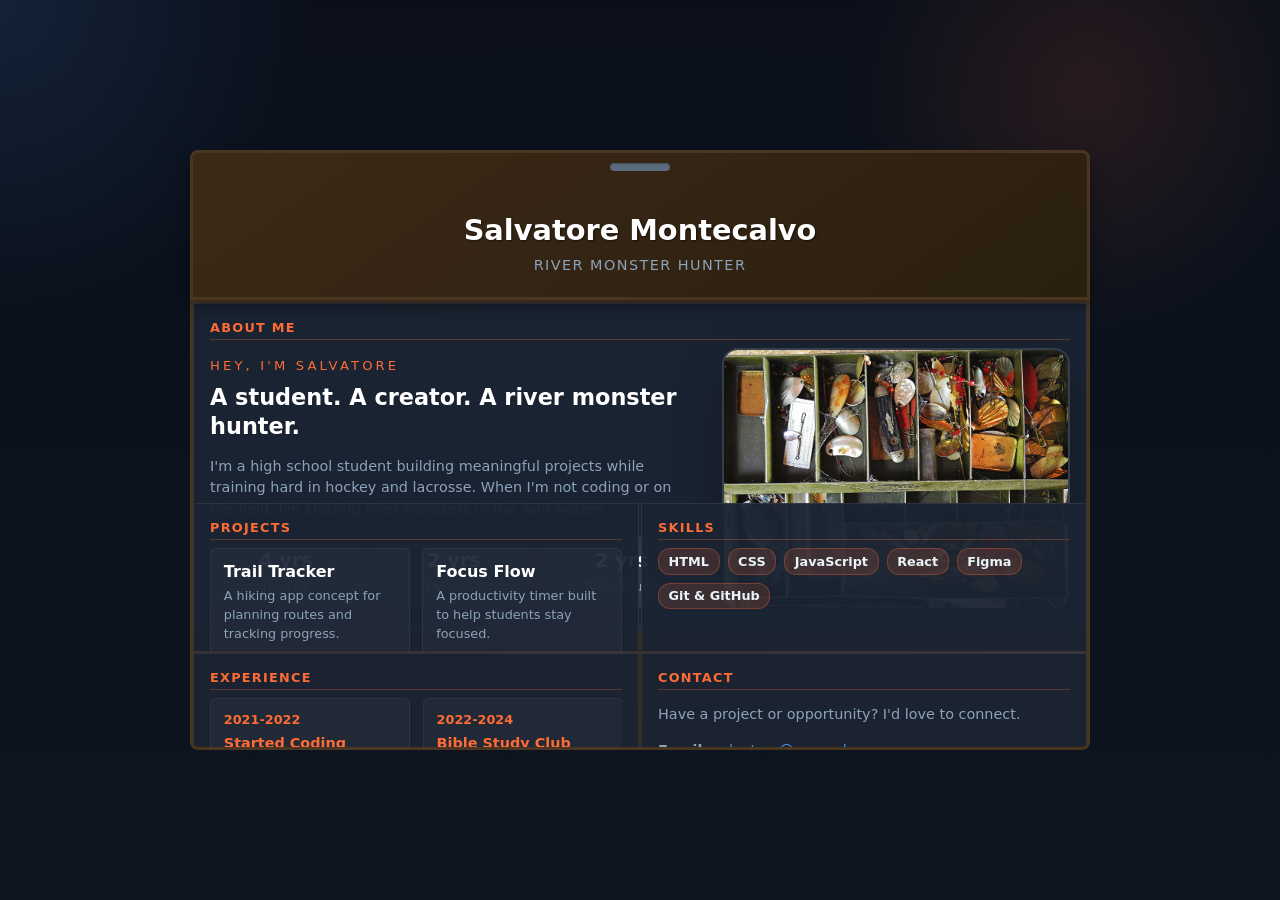
==== commit a07de11b: "image" ====
--- a/index.html
+++ b/index.html
@@ -25,13 +25,20 @@
           <div class="compartment hero-compartment">
             <div class="compartment-label">About Me</div>
             <div class="compartment-content">
-              <p class="eyebrow">Hey, I'm Salvatore</p>
-              <h2>A student. A creator. A river monster hunter.</h2>
-              <p>I'm a high school student building meaningful projects while training hard in hockey and lacrosse. When I'm not coding or on the field, I'm chasing river monsters in the wild waters.</p>
-              <div class="stats">
-                <div class="stat"><strong>4 yrs</strong><span>Hockey</span></div>
-                <div class="stat"><strong>2 yrs</strong><span>Lacrosse</span></div>
-                <div class="stat"><strong>2 yrs</strong><span>Bible Study</span></div>
+              <div class="hero-grid">
+                <div class="hero-copy">
+                  <p class="eyebrow">Hey, I'm Salvatore</p>
+                  <h2>A student. A creator. A river monster hunter.</h2>
+                  <p>I'm a high school student building meaningful projects while training hard in hockey and lacrosse. When I'm not coding or on the field, I'm chasing river monsters in the wild waters.</p>
+                  <div class="stats">
+                    <div class="stat"><strong>4 yrs</strong><span>Hockey</span></div>
+                    <div class="stat"><strong>2 yrs</strong><span>Lacrosse</span></div>
+                    <div class="stat"><strong>2 yrs</strong><span>Bible Study</span></div>
+                  </div>
+                </div>
+                <div class="hero-visual">
+                  <img src="tacklebox.jpg" alt="Wooden tackle box" />
+                </div>
               </div>
             </div>
           </div>
--- a/style.css
+++ b/style.css
@@ -241,14 +241,16 @@
   display: flex;
   gap: 1rem;
   margin-top: 1rem;
+  flex-wrap: wrap;
 }
 
 .stat {
   text-align: center;
-  padding: 0.5rem;
-  background: rgba(255, 255, 255, 0.05);
-  border-radius: 6px;
+  padding: 0.75rem 0.85rem;
+  background: rgba(255, 255, 255, 0.08);
+  border-radius: 10px;
   flex: 1;
+  min-width: 100px;
 }
 
 .stat strong {
@@ -256,6 +258,89 @@
   font-size: 1.2rem;
   color: #fff;
   margin-bottom: 0.25rem;
+}
+
+.hero-grid {
+  display: grid;
+  grid-template-columns: 1.4fr 1fr;
+  gap: 1.5rem;
+  align-items: center;
+}
+
+.hero-visual img {
+  width: 100%;
+  height: auto;
+  border-radius: 16px;
+  border: 2px solid rgba(255, 255, 255, 0.12);
+  box-shadow: 0 20px 50px rgba(0, 0, 0, 0.25);
+}
+
+.contact-form {
+  display: grid;
+  gap: 0.9rem;
+}
+
+.contact-form input,
+.contact-form textarea {
+  width: 100%;
+  padding: 0.9rem 1rem;
+  border: 1px solid rgba(255, 255, 255, 0.14);
+  border-radius: 14px;
+  background: rgba(255, 255, 255, 0.05);
+  color: var(--text);
+  outline: none;
+}
+
+.contact-form input:focus,
+.contact-form textarea:focus {
+  border-color: rgba(74, 144, 226, 0.55);
+  background: rgba(255, 255, 255, 0.08);
+}
+
+.contact-form button {
+  width: fit-content;
+  padding: 0.95rem 1.55rem;
+  border: none;
+  border-radius: 14px;
+  background: var(--accent);
+  color: #fff;
+  font-weight: 700;
+  cursor: pointer;
+  box-shadow: 0 12px 25px rgba(255, 107, 53, 0.2);
+}
+
+.contact-form button:hover {
+  transform: translateY(-1px);
+}
+
+@media (max-width: 900px) {
+  .hero-grid {
+    grid-template-columns: 1fr;
+  }
+}
+
+@media (max-width: 700px) {
+  .tackle-box {
+    height: auto;
+  }
+
+  .top-tray,
+  .middle-tray,
+  .bottom-tray {
+    display: grid;
+    grid-template-columns: 1fr;
+    height: auto;
+  }
+
+  .box-base {
+    position: relative;
+    top: 0;
+    height: auto;
+  }
+
+  .tackle-box-container {
+    padding: 1rem;
+  }
 }
 
 .stat span {
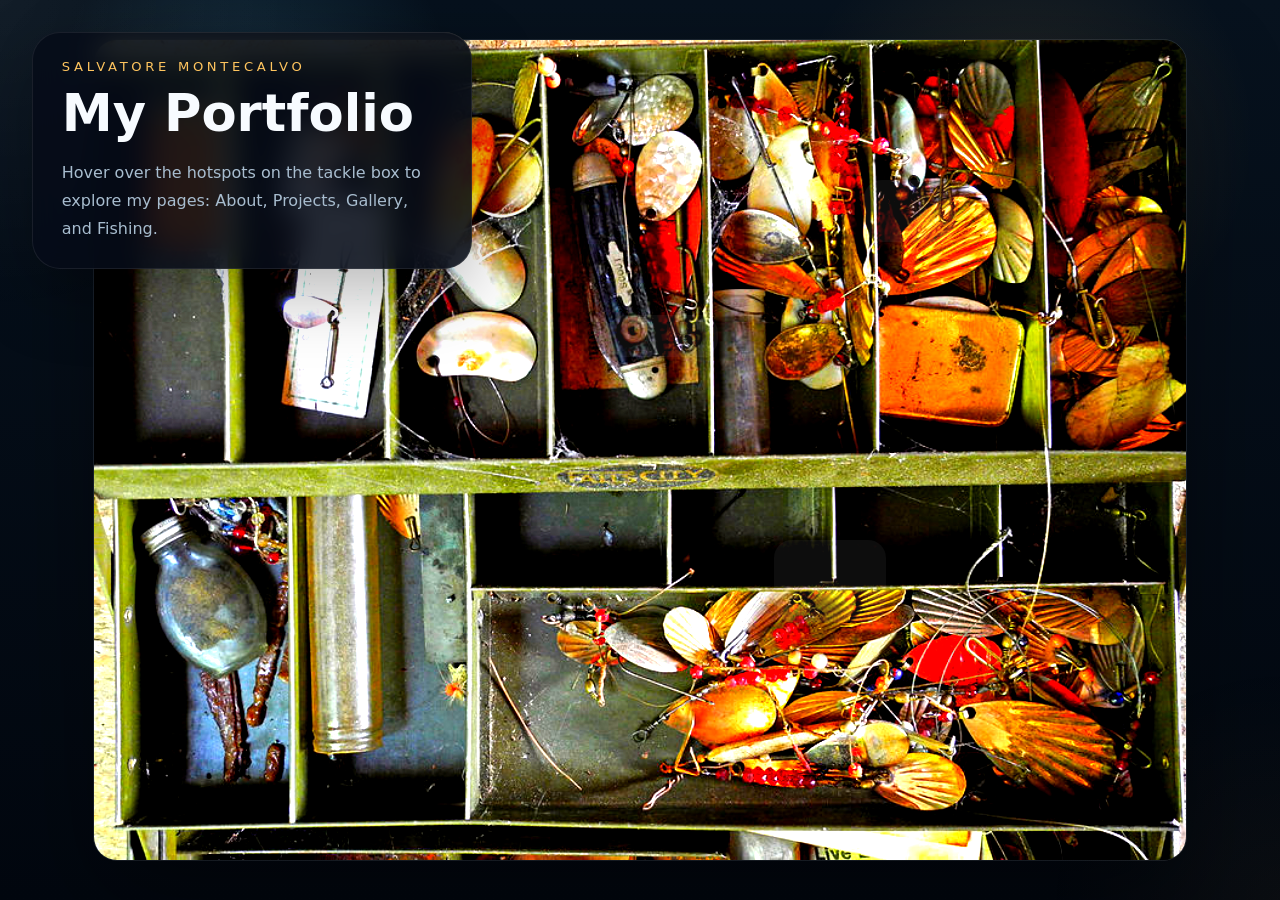
==== commit 82b96925: "added 3-4" ====
--- a/index.html
+++ b/index.html
@@ -1,136 +1,25 @@
-<!DOCTYPE html>
+﻿<!DOCTYPE html>
 <html lang="en">
 <head>
   <meta charset="UTF-8" />
   <meta name="viewport" content="width=device-width, initial-scale=1.0" />
-  <title>Salvatore Montecalvo | HS Portfolio</title>
+  <title>Salvatore Montecalvo | Fishing Portfolio</title>
   <link rel="stylesheet" href="style.css" />
 </head>
 <body>
-  <div class="tackle-box-container">
-    <div class="tackle-box closed">
-      <!-- Tackle Box Lid -->
-      <div class="box-lid">
-        <div class="lid-handle"></div>
-        <div class="lid-label">
-          <h1>Salvatore Montecalvo</h1>
-          <p>River Monster Hunter</p>
-        </div>
-      </div>
+  <section class="landing">
+    <img src="tacklebox.jpg" class="tackle-img" alt="Wooden tackle box landing image" />
 
-      <!-- Tackle Box Base -->
-      <div class="box-base">
-        <!-- Top Tray -->
-        <div class="tray top-tray">
-          <div class="compartment hero-compartment">
-            <div class="compartment-label">About Me</div>
-            <div class="compartment-content">
-              <div class="hero-grid">
-                <div class="hero-copy">
-                  <p class="eyebrow">Hey, I'm Salvatore</p>
-                  <h2>A student. A creator. A river monster hunter.</h2>
-                  <p>I'm a high school student building meaningful projects while training hard in hockey and lacrosse. When I'm not coding or on the field, I'm chasing river monsters in the wild waters.</p>
-                  <div class="stats">
-                    <div class="stat"><strong>4 yrs</strong><span>Hockey</span></div>
-                    <div class="stat"><strong>2 yrs</strong><span>Lacrosse</span></div>
-                    <div class="stat"><strong>2 yrs</strong><span>Bible Study</span></div>
-                  </div>
-                </div>
-                <div class="hero-visual">
-                  <img src="tacklebox.jpg" alt="Wooden tackle box" />
-                </div>
-              </div>
-            </div>
-          </div>
-        </div>
+    <a href="about.html" class="hotspot knife" aria-label="About Salvatore" data-label="About"></a>
+    <a href="projects.html" class="hotspot spoon1" aria-label="Projects" data-label="Projects"></a>
+    <a href="gallery.html" class="hotspot spinner1" aria-label="Gallery" data-label="Gallery"></a>
+    <a href="fishing.html" class="hotspot lure1" aria-label="Fishing" data-label="Fishing"></a>
 
-        <!-- Middle Tray -->
-        <div class="tray middle-tray">
-          <div class="compartment projects-compartment">
-            <div class="compartment-label">Projects</div>
-            <div class="compartment-content">
-              <div class="project-grid">
-                <div class="project-item">
-                  <h3>Trail Tracker</h3>
-                  <p>A hiking app concept for planning routes and tracking progress.</p>
-                </div>
-                <div class="project-item">
-                  <h3>Focus Flow</h3>
-                  <p>A productivity timer built to help students stay focused.</p>
-                </div>
-                <div class="project-item">
-                  <h3>Nature Gallery</h3>
-                  <p>A responsive photo gallery showcasing outdoor photography.</p>
-                </div>
-                <div class="project-item">
-                  <h3>Campfire Stories</h3>
-                  <p>A storytelling platform for sharing school moments.</p>
-                </div>
-              </div>
-            </div>
-          </div>
-
-          <div class="compartment skills-compartment">
-            <div class="compartment-label">Skills</div>
-            <div class="compartment-content">
-              <div class="skills-list">
-                <span class="skill-tag">HTML</span>
-                <span class="skill-tag">CSS</span>
-                <span class="skill-tag">JavaScript</span>
-                <span class="skill-tag">React</span>
-                <span class="skill-tag">Figma</span>
-                <span class="skill-tag">Git & GitHub</span>
-              </div>
-            </div>
-          </div>
-        </div>
-
-        <!-- Bottom Tray -->
-        <div class="tray bottom-tray">
-          <div class="compartment experience-compartment">
-            <div class="compartment-label">Experience</div>
-            <div class="compartment-content">
-              <div class="timeline">
-                <div class="timeline-item">
-                  <span class="year">2021-2022</span>
-                  <h4>Started Coding</h4>
-                  <p>Built first websites with HTML and CSS.</p>
-                </div>
-                <div class="timeline-item">
-                  <span class="year">2022-2024</span>
-                  <h4>Bible Study Club Founder</h4>
-                  <p>Launched and led a Bible Study club for two years.</p>
-                </div>
-                <div class="timeline-item">
-                  <span class="year">2023-Present</span>
-                  <h4>Exploring & Growing</h4>
-                  <p>Balancing athletics, academics, and creative work.</p>
-                </div>
-              </div>
-            </div>
-          </div>
-
-          <div class="compartment contact-compartment">
-            <div class="compartment-label">Contact</div>
-            <div class="compartment-content">
-              <p>Have a project or opportunity? I'd love to connect.</p>
-              <div class="contact-info">
-                <p><strong>Email:</strong> <a href="mailto:salvatore@example.com">salvatore@example.com</a></p>
-              </div>
-              <form class="contact-form">
-                <input type="text" placeholder="Your name" />
-                <input type="email" placeholder="Your email" />
-                <input type="text" placeholder="Subject" />
-                <textarea placeholder="Your message"></textarea>
-                <button type="submit">Send message</button>
-              </form>
-            </div>
-          </div>
-        </div>
-      </div>
+    <div class="landing-copy">
+      <p>Salvatore Montecalvo</p>
+      <h1>My Portfolio</h1>
+      <p>Hover over the hotspots on the tackle box to explore my pages: About, Projects, Gallery, and Fishing.</p>
     </div>
-  </div>
-
-  <script src="script.js"></script>
+  </section>
 </body>
-</html>+</html>
--- a/style.css
+++ b/style.css
@@ -1,19 +1,13 @@
-:root {
+﻿:root {
   color-scheme: dark;
-  --bg: #0a0f1a;
-  --surface: #1a2332;
-  --surface-soft: #253141;
-  --surface-darker: #0f1419;
-  --text: #e8f4f8;
-  --muted: #8ba3b8;
-  --accent: #ff6b35;
-  --accent-2: #4a90e2;
-  --border: rgba(255, 255, 255, 0.08);
-  --shadow: rgba(0, 0, 0, 0.4);
-  --wood-dark: #2a1f0f;
-  --wood-medium: #3d2917;
-  --wood-light: #4a3521;
-  --metal: #5a6c7d;
+  --bg: #07121e;
+  --surface: rgba(9, 18, 30, 0.94);
+  --text: #f7fbff;
+  --muted: #a8bdcf;
+  --accent: #ffc55f;
+  --accent-strong: #69d4ff;
+  --border: rgba(255, 255, 255, 0.12);
+  --shadow: rgba(0, 0, 0, 0.3);
 }
 
 * {
@@ -28,499 +22,205 @@
   margin: 0;
   min-height: 100vh;
   font-family: 'Inter', system-ui, -apple-system, BlinkMacSystemFont, 'Segoe UI', sans-serif;
-  background: radial-gradient(circle at top left, rgba(74, 144, 226, 0.15), transparent 20%),
-    radial-gradient(circle at 85% 10%, rgba(255, 107, 53, 0.12), transparent 18%),
-    linear-gradient(180deg, var(--bg) 0%, #0d1520 100%);
+  background: radial-gradient(circle at 20% 10%, rgba(105, 212, 255, 0.15), transparent 15%),
+    radial-gradient(circle at 80% 15%, rgba(255, 197, 95, 0.12), transparent 18%),
+    linear-gradient(180deg, var(--bg) 0%, #02070f 100%);
   color: var(--text);
+}
+
+body::before {
+  content: '';
+  position: fixed;
+  inset: 0;
+  background: radial-gradient(circle at top left, rgba(255, 255, 255, 0.05), transparent 20%),
+    radial-gradient(circle at bottom right, rgba(255, 197, 95, 0.04), transparent 15%);
+  pointer-events: none;
+}
+
+.landing {
+  position: relative;
+  width: 100vw;
+  min-height: 100vh;
   display: flex;
+  justify-content: center;
   align-items: center;
-  justify-content: center;
   padding: 2rem;
-}
-
-button,
-input,
-textarea {
-  font: inherit;
-}
-
-/* Tackle Box Container */
-.tackle-box-container {
-  perspective: 1200px;
-  width: 100%;
-  max-width: 900px;
-}
-
-.tackle-box {
-  position: relative;
-  width: 100%;
-  height: 600px;
-  transform-style: preserve-3d;
-  transition: transform 0.8s ease;
+  overflow: hidden;
+}
+
+.tackle-img {
+  width: 90%;
+  max-width: 1180px;
+  border-radius: 24px;
+  filter: contrast(135%) saturate(150%) brightness(112%);
+  box-shadow: 0 40px 100px rgba(0, 0, 0, 0.4);
+  border: 1px solid rgba(255, 255, 255, 0.08);
+}
+
+.landing-copy {
+  position: absolute;
+  top: 2rem;
+  left: 2rem;
+  max-width: 440px;
+  padding: 1.6rem 1.8rem;
+  border-radius: 28px;
+  background: rgba(6, 12, 24, 0.88);
+  border: 1px solid rgba(255, 255, 255, 0.08);
+  backdrop-filter: blur(14px);
+  box-shadow: 0 25px 70px rgba(0, 0, 0, 0.28);
+}
+
+.landing-copy p:first-child {
+  margin: 0 0 0.85rem;
+  font-size: 0.82rem;
+  letter-spacing: 0.28em;
+  text-transform: uppercase;
+  color: var(--accent);
+}
+
+.landing-copy h1 {
+  margin: 0 0 1.1rem;
+  font-size: clamp(2.2rem, 4vw, 3.5rem);
+  line-height: 1.05;
+}
+
+.landing-copy p:last-child {
+  margin: 0;
+  color: var(--muted);
+  line-height: 1.75;
+  font-size: 1rem;
+}
+
+.hotspot {
+  position: absolute;
+  border-radius: 18px;
+  transition: transform 0.2s ease, box-shadow 0.2s ease, background 0.2s ease;
   cursor: pointer;
-}
-
-.tackle-box.closed {
-  transform: rotateX(0deg);
-}
-
-.tackle-box.open {
-  transform: rotateX(-120deg);
-}
-
-/* Box Lid */
-.box-lid {
+  background: rgba(255, 255, 255, 0.05);
+}
+
+.hotspot:hover {
+  transform: scale(1.08);
+  background: rgba(255, 255, 255, 0.12);
+  box-shadow: 0 0 36px rgba(255, 197, 95, 0.65), 0 0 58px rgba(105, 212, 255, 0.3);
+}
+
+.hotspot::before {
+  content: attr(data-label);
   position: absolute;
-  top: 0;
-  left: 0;
-  width: 100%;
-  height: 150px;
-  background: linear-gradient(145deg, var(--wood-medium), var(--wood-dark));
-  border: 3px solid var(--wood-light);
-  border-radius: 8px 8px 0 0;
-  box-shadow: 0 8px 16px rgba(0, 0, 0, 0.3);
-  transform-origin: bottom;
-  transform: rotateX(0deg);
-  transition: transform 0.8s ease;
-  z-index: 10;
-}
-
-.tackle-box.open .box-lid {
-  transform: rotateX(120deg);
-}
-
-.lid-handle {
-  position: absolute;
-  top: 10px;
+  bottom: calc(100% + 0.75rem);
   left: 50%;
   transform: translateX(-50%);
-  width: 60px;
-  height: 8px;
-  background: var(--metal);
-  border-radius: 4px;
-  box-shadow: inset 0 1px 2px rgba(0, 0, 0, 0.3);
-}
-
-.lid-label {
-  position: absolute;
-  bottom: 20px;
-  left: 50%;
-  transform: translateX(-50%);
-  text-align: center;
-  color: var(--text);
-}
-
-.lid-label h1 {
-  margin: 0;
-  font-size: 1.8rem;
+  padding: 0.35rem 0.9rem;
+  border-radius: 999px;
+  background: rgba(6, 12, 24, 0.95);
+  color: #fff;
+  font-size: 0.74rem;
   font-weight: 700;
-  text-shadow: 1px 1px 2px rgba(0, 0, 0, 0.5);
-}
-
-.lid-label p {
-  margin: 0.5rem 0 0;
-  font-size: 0.9rem;
-  color: var(--muted);
+  letter-spacing: 0.08em;
   text-transform: uppercase;
-  letter-spacing: 0.1em;
-}
-
-/* Box Base */
-.box-base {
-  position: absolute;
-  top: 150px;
-  left: 0;
-  width: 100%;
-  height: 450px;
-  background: linear-gradient(145deg, var(--wood-dark), var(--wood-medium));
-  border: 3px solid var(--wood-light);
-  border-radius: 0 0 8px 8px;
-  box-shadow: inset 0 4px 8px rgba(0, 0, 0, 0.2);
-  overflow: hidden;
-}
-
-/* Trays */
-.tray {
-  position: relative;
-  width: 100%;
-  background: rgba(255, 255, 255, 0.02);
-  border-bottom: 1px solid rgba(255, 255, 255, 0.05);
-  transition: transform 0.6s ease;
-}
-
-.top-tray {
-  height: 200px;
-  background: linear-gradient(135deg, rgba(26, 35, 50, 0.9), rgba(37, 49, 65, 0.9));
-}
-
-.middle-tray {
-  height: 150px;
-  display: grid;
-  grid-template-columns: 1fr 1fr;
-  gap: 2px;
-}
-
-.bottom-tray {
-  height: 100px;
-  display: grid;
-  grid-template-columns: 1fr 1fr;
-  gap: 2px;
-  border-bottom: none;
-}
-
-/* Compartments */
-.compartment {
-  background: rgba(26, 35, 50, 0.95);
-  border: 1px solid rgba(255, 255, 255, 0.08);
-  padding: 1rem;
-  transition: all 0.3s ease;
-  overflow: hidden;
-}
-
-.compartment:hover {
-  background: rgba(26, 35, 50, 0.98);
-  transform: translateY(-2px);
-  box-shadow: 0 4px 12px rgba(0, 0, 0, 0.2);
-}
-
-.compartment-label {
-  font-size: 0.8rem;
-  font-weight: 700;
-  text-transform: uppercase;
-  letter-spacing: 0.1em;
-  color: var(--accent);
-  margin-bottom: 0.5rem;
-  border-bottom: 1px solid rgba(255, 107, 53, 0.3);
-  padding-bottom: 0.25rem;
-}
-
-.compartment-content {
-  color: var(--text);
-}
-
-/* Typography */
-.eyebrow {
-  margin: 0 0 0.5rem;
-  font-size: 0.82rem;
-  letter-spacing: 0.24em;
-  text-transform: uppercase;
-  color: var(--accent);
-}
-
-h1, h2, h3, h4 {
-  margin: 0;
-  color: #fff;
-}
-
-h2 {
-  font-size: 1.4rem;
-  line-height: 1.3;
-  margin-bottom: 0.5rem;
-}
-
-h3 {
-  font-size: 1.1rem;
-  margin-bottom: 0.3rem;
-}
-
-h4 {
-  font-size: 1rem;
-  margin-bottom: 0.3rem;
-  color: var(--accent);
-}
-
-p {
-  color: var(--muted);
-  line-height: 1.5;
-  margin-bottom: 0.8rem;
-  font-size: 0.9rem;
-}
-
-/* Stats */
-.stats {
-  display: flex;
-  gap: 1rem;
-  margin-top: 1rem;
-  flex-wrap: wrap;
-}
-
-.stat {
-  text-align: center;
-  padding: 0.75rem 0.85rem;
-  background: rgba(255, 255, 255, 0.08);
-  border-radius: 10px;
-  flex: 1;
-  min-width: 100px;
-}
-
-.stat strong {
-  display: block;
-  font-size: 1.2rem;
-  color: #fff;
-  margin-bottom: 0.25rem;
-}
-
-.hero-grid {
-  display: grid;
-  grid-template-columns: 1.4fr 1fr;
-  gap: 1.5rem;
-  align-items: center;
-}
-
-.hero-visual img {
-  width: 100%;
-  height: auto;
-  border-radius: 16px;
-  border: 2px solid rgba(255, 255, 255, 0.12);
-  box-shadow: 0 20px 50px rgba(0, 0, 0, 0.25);
-}
-
-.contact-form {
-  display: grid;
-  gap: 0.9rem;
-}
-
-.contact-form input,
-.contact-form textarea {
-  width: 100%;
-  padding: 0.9rem 1rem;
-  border: 1px solid rgba(255, 255, 255, 0.14);
-  border-radius: 14px;
-  background: rgba(255, 255, 255, 0.05);
-  color: var(--text);
-  outline: none;
-}
-
-.contact-form input:focus,
-.contact-form textarea:focus {
-  border-color: rgba(74, 144, 226, 0.55);
-  background: rgba(255, 255, 255, 0.08);
-}
-
-.contact-form button {
-  width: fit-content;
-  padding: 0.95rem 1.55rem;
-  border: none;
-  border-radius: 14px;
-  background: var(--accent);
-  color: #fff;
-  font-weight: 700;
-  cursor: pointer;
-  box-shadow: 0 12px 25px rgba(255, 107, 53, 0.2);
-}
-
-.contact-form button:hover {
-  transform: translateY(-1px);
-}
-
-@media (max-width: 900px) {
-  .hero-grid {
-    grid-template-columns: 1fr;
-  }
-}
-
-@media (max-width: 700px) {
-  .tackle-box {
-    height: auto;
-  }
-
-  .top-tray,
-  .middle-tray,
-  .bottom-tray {
-    display: grid;
-    grid-template-columns: 1fr;
-    height: auto;
-  }
-
-  .box-base {
-    position: relative;
-    top: 0;
-    height: auto;
-  }
-
-  .tackle-box-container {
-    padding: 1rem;
-  }
-}
-
-.stat span {
-  font-size: 0.8rem;
-  color: var(--muted);
-}
-
-/* Projects */
-.project-grid {
-  display: grid;
-  grid-template-columns: 1fr 1fr;
-  gap: 0.8rem;
-}
-
-.project-item {
-  padding: 0.8rem;
-  background: rgba(255, 255, 255, 0.03);
-  border-radius: 6px;
-  border: 1px solid rgba(255, 255, 255, 0.05);
-}
-
-.project-item h3 {
-  font-size: 1rem;
-  margin-bottom: 0.3rem;
-}
-
-.project-item p {
-  font-size: 0.8rem;
-  margin: 0;
-}
-
-/* Skills */
-.skills-list {
-  display: flex;
-  flex-wrap: wrap;
-  gap: 0.5rem;
-}
-
-.skill-tag {
-  padding: 0.3rem 0.6rem;
-  background: rgba(255, 107, 53, 0.15);
-  border: 1px solid rgba(255, 107, 53, 0.3);
-  border-radius: 12px;
-  font-size: 0.8rem;
-  font-weight: 600;
-  color: var(--text);
-}
-
-/* Timeline */
-.timeline {
-  display: flex;
-  gap: 0.8rem;
-  overflow-x: auto;
-  padding-bottom: 0.5rem;
-}
-
-.timeline-item {
-  flex: 0 0 200px;
-  padding: 0.8rem;
-  background: rgba(255, 255, 255, 0.03);
-  border-radius: 6px;
-  border: 1px solid rgba(255, 255, 255, 0.05);
-}
-
-.timeline-item .year {
-  display: block;
-  color: var(--accent);
-  font-weight: 700;
-  font-size: 0.8rem;
-  margin-bottom: 0.5rem;
-}
-
-.timeline-item h4 {
-  font-size: 0.9rem;
-  margin-bottom: 0.3rem;
-}
-
-.timeline-item p {
-  font-size: 0.8rem;
-  margin: 0;
-}
-
-/* Contact */
-.contact-info {
-  margin-bottom: 1rem;
-}
-
-.contact-info a {
-  color: var(--accent-2);
-  text-decoration: none;
-}
-
-.contact-form {
-  display: grid;
-  gap: 0.5rem;
-}
-
-.contact-form input,
-.contact-form textarea {
-  width: 100%;
-  padding: 0.5rem;
-  border-radius: 4px;
-  border: 1px solid rgba(255, 255, 255, 0.08);
-  background: rgba(255, 255, 255, 0.04);
-  color: var(--text);
-  font-size: 0.8rem;
-}
-
-.contact-form input::placeholder,
-.contact-form textarea::placeholder {
-  color: #8ba3b8;
-}
-
-.contact-form button {
-  padding: 0.6rem 1rem;
-  background: linear-gradient(135deg, var(--accent), var(--accent-2));
-  color: #0a0f1a;
-  border: none;
-  border-radius: 4px;
-  cursor: pointer;
-  font-weight: 600;
-  font-size: 0.8rem;
-  transition: transform 0.2s ease;
-}
-
-.contact-form button:hover {
-  transform: translateY(-1px);
-}
-
-/* Responsive */
-@media (max-width: 768px) {
-  .tackle-box-container {
-    padding: 1rem;
-  }
-
-  .tackle-box {
-    height: 500px;
-  }
-
-  .box-lid {
-    height: 120px;
-  }
-
-  .box-base {
-    top: 120px;
-    height: 380px;
-  }
-
-  .top-tray {
-    height: 160px;
-  }
-
-  .middle-tray {
-    height: 120px;
-  }
-
-  .bottom-tray {
-    height: 100px;
-  }
-
-  .middle-tray,
-  .bottom-tray {
-    grid-template-columns: 1fr;
-    gap: 1px;
-  }
-
-  .project-grid {
-    grid-template-columns: 1fr;
-  }
-
-  .stats {
-    flex-direction: column;
-    gap: 0.5rem;
-  }
-
-  .timeline {
-    gap: 0.5rem;
-  }
-
-  .timeline-item {
-    flex: 0 0 150px;
-  }
-}+  opacity: 0;
+  pointer-events: none;
+  transition: opacity 0.2s ease, transform 0.2s ease;
+  white-space: nowrap;
+}
+
+.hotspot:hover::before {
+  opacity: 1;
+  transform: translateX(-50%) translateY(-4px);
+}
+
+.knife {
+  top: 35%;
+  left: 47.5%;
+  width: 110px;
+  height: 42px;
+}
+
+.spoon1 {
+  top: 20%;
+  left: 24.5%;
+  width: 80px;
+  height: 60px;
+}
+
+.spinner1 {
+  top: 20%;
+  left: 67.5%;
+  width: 92px;
+  height: 62px;
+}
+
+.lure1 {
+  top: 60%;
+  left: 60.5%;
+  width: 112px;
+  height: 82px;
+}
+
+@media (max-width: 980px) {
+  .landing-copy {
+    left: 50%;
+    top: 1.5rem;
+    transform: translateX(-50%);
+    max-width: 92%;
+  }
+}
+
+@media (max-width: 760px) {
+  .landing {
+    padding: 1.2rem;
+  }
+
+  .tackle-img {
+    width: 96%;
+  }
+
+  .landing-copy {
+    padding: 1.2rem 1.3rem;
+  }
+
+  .knife {
+    top: 33%;
+    left: 48%;
+    width: 92px;
+    height: 36px;
+  }
+
+  .spoon1 {
+    top: 22%;
+    left: 22.5%;
+    width: 72px;
+    height: 48px;
+  }
+
+  .spinner1 {
+    top: 22%;
+    left: 68%;
+    width: 80px;
+    height: 52px;
+  }
+
+  .lure1 {
+    top: 63%;
+    left: 57%;
+    width: 98px;
+    height: 72px;
+  }
+}
+
+@media (max-width: 520px) {
+  .landing-copy {
+    top: auto;
+    bottom: 1.5rem;
+    left: 50%;
+    transform: translateX(-50%);
+    width: calc(100% - 2rem);
+    padding: 1rem 1.1rem;
+  }
+
+  .hotspot::before {
+    font-size: 0.68rem;
+    padding: 0.3rem 0.75rem;
+  }
+}
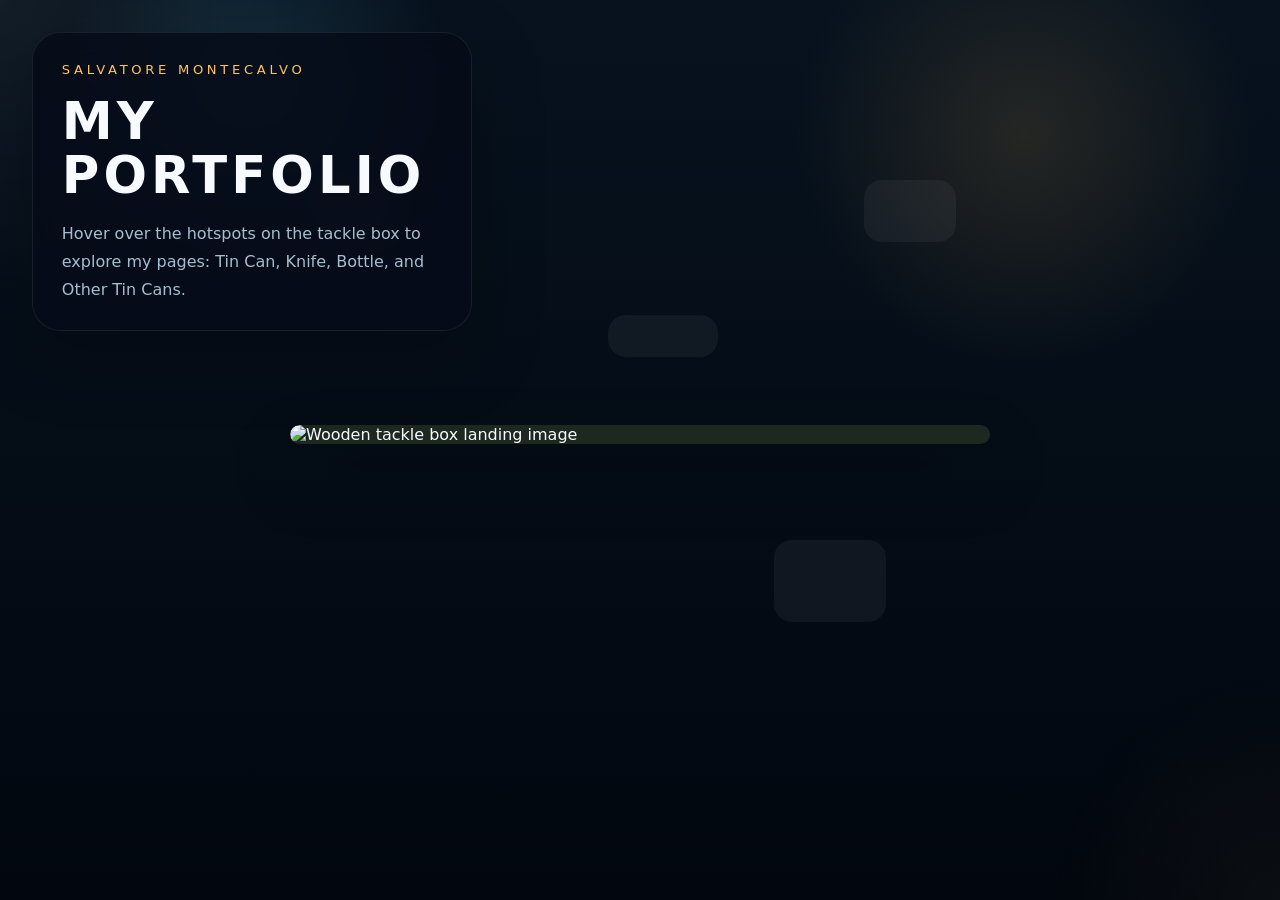
==== commit 805e28db: "new i,mage" ====
--- a/index.html
+++ b/index.html
@@ -4,21 +4,21 @@
   <meta charset="UTF-8" />
   <meta name="viewport" content="width=device-width, initial-scale=1.0" />
   <title>Salvatore Montecalvo | Fishing Portfolio</title>
-  <link rel="stylesheet" href="style.css" />
+  <link rel="stylesheet" href="tacklebox.css" />
 </head>
 <body>
   <section class="landing">
-    <img src="tacklebox.jpg" class="tackle-img" alt="Wooden tackle box landing image" />
+    <div class="tacklebox"><img src="tacklebox.jpg" alt="Wooden tackle box landing image" /></div>
 
-    <a href="about.html" class="hotspot knife" aria-label="About Salvatore" data-label="About"></a>
-    <a href="projects.html" class="hotspot spoon1" aria-label="Projects" data-label="Projects"></a>
-    <a href="gallery.html" class="hotspot spinner1" aria-label="Gallery" data-label="Gallery"></a>
-    <a href="fishing.html" class="hotspot lure1" aria-label="Fishing" data-label="Fishing"></a>
+    <a href="about.html" class="hotspot tin-can" aria-label="Tin Can" data-label="Tin Can"></a>
+    <a href="projects.html" class="hotspot knife" aria-label="Knife" data-label="Knife"></a>
+    <a href="gallery.html" class="hotspot bottle" aria-label="Bottle" data-label="Bottle"></a>
+    <a href="fishing.html" class="hotspot other-tin-cans" aria-label="Other Tin Cans" data-label="Other Tin Cans"></a>
 
     <div class="landing-copy">
       <p>Salvatore Montecalvo</p>
       <h1>My Portfolio</h1>
-      <p>Hover over the hotspots on the tackle box to explore my pages: About, Projects, Gallery, and Fishing.</p>
+      <p>Hover over the hotspots on the tackle box to explore my pages: Tin Can, Knife, Bottle, and Other Tin Cans.</p>
     </div>
   </section>
 </body>
--- a/tacklebox.css
+++ b/tacklebox.css
@@ -0,0 +1,479 @@
+* {
+  box-sizing: border-box;
+}
+
+html {
+  scroll-behavior: smooth;
+}
+
+:root {
+  color-scheme: dark;
+  --bg: #07121e;
+  --surface: rgba(9, 18, 30, 0.94);
+  --text: #f7fbff;
+  --muted: #a8bdcf;
+  --accent: #ffc55f;
+  --accent-strong: #69d4ff;
+  --border: rgba(255, 255, 255, 0.12);
+  --shadow: rgba(0, 0, 0, 0.3);
+}
+
+body {
+  margin: 0;
+  min-height: 100vh;
+  font-family: 'Inter', system-ui, -apple-system, BlinkMacSystemFont, 'Segoe UI', sans-serif;
+  background: radial-gradient(circle at 20% 10%, rgba(105, 212, 255, 0.15), transparent 15%),
+    radial-gradient(circle at 80% 15%, rgba(255, 197, 95, 0.12), transparent 18%),
+    linear-gradient(180deg, var(--bg) 0%, #02070f 100%);
+  color: var(--text);
+}
+
+body::before {
+  content: '';
+  position: fixed;
+  inset: 0;
+  background: radial-gradient(circle at top left, rgba(255, 255, 255, 0.05), transparent 20%),
+    radial-gradient(circle at bottom right, rgba(255, 197, 95, 0.04), transparent 15%);
+  pointer-events: none;
+}
+
+main {
+  width: min(100%, 900px);
+  margin: 0 auto;
+  padding: 1rem;
+}
+
+.page-shell {
+  position: relative;
+  overflow: hidden;
+  padding: 2.25rem 2rem 2.5rem;
+  margin: 2rem auto 3rem;
+  background: rgba(5, 10, 12, 0.92);
+  border: 1px solid rgba(255, 255, 255, 0.08);
+  border-radius: 28px;
+  box-shadow: 0 28px 70px rgba(0, 0, 0, 0.45);
+}
+
+.page-shell::before {
+  content: '';
+  position: absolute;
+  inset: 0;
+  background: url('tacklebox.jpg') center bottom / 380px no-repeat;
+  opacity: 0.08;
+  pointer-events: none;
+}
+
+.page-shell > * {
+  position: relative;
+  z-index: 1;
+}
+
+.landing {
+  position: relative;
+  width: 100vw;
+  min-height: 100vh;
+  display: flex;
+  justify-content: center;
+  align-items: center;
+  padding: 2rem;
+  overflow: hidden;
+}
+
+.landing-copy {
+  position: absolute;
+  top: 2rem;
+  left: 2rem;
+  max-width: 440px;
+  padding: 1.6rem 1.8rem;
+  border-radius: 28px;
+  background: rgba(6, 12, 24, 0.88);
+  border: 1px solid rgba(255, 255, 255, 0.08);
+  backdrop-filter: blur(14px);
+  box-shadow: 0 25px 70px rgba(0, 0, 0, 0.28);
+}
+
+.landing-copy p:first-child {
+  margin: 0 0 0.85rem;
+  font-size: 0.82rem;
+  letter-spacing: 0.28em;
+  text-transform: uppercase;
+  color: var(--accent);
+}
+
+.landing-copy h1 {
+  margin: 0 0 1.1rem;
+  font-size: clamp(2.2rem, 4vw, 3.5rem);
+  line-height: 1.05;
+}
+
+.landing-copy p:last-child {
+  margin: 0;
+  color: var(--muted);
+  line-height: 1.75;
+  font-size: 1rem;
+}
+
+.hotspot {
+  position: absolute;
+  border-radius: 18px;
+  transition: transform 0.2s ease, box-shadow 0.2s ease, background 0.2s ease;
+  cursor: pointer;
+  background: rgba(255, 255, 255, 0.05);
+}
+
+.hotspot:hover {
+  transform: scale(1.08);
+  background: rgba(255, 255, 255, 0.12);
+  box-shadow: 0 0 36px rgba(255, 197, 95, 0.65), 0 0 58px rgba(105, 212, 255, 0.3);
+}
+
+.hotspot::before {
+  content: attr(data-label);
+  position: absolute;
+  bottom: calc(100% + 0.75rem);
+  left: 50%;
+  transform: translateX(-50%);
+  padding: 0.35rem 0.9rem;
+  border-radius: 999px;
+  background: rgba(6, 12, 24, 0.95);
+  color: #fff;
+  font-size: 0.74rem;
+  font-weight: 700;
+  letter-spacing: 0.08em;
+  text-transform: uppercase;
+  opacity: 0;
+  pointer-events: none;
+  transition: opacity 0.2s ease, transform 0.2s ease;
+  white-space: nowrap;
+}
+
+.hotspot:hover::before {
+  opacity: 1;
+  transform: translateX(-50%) translateY(-4px);
+}
+
+.tin-can {
+  top: 35%;
+  left: 47.5%;
+  width: 110px;
+  height: 42px;
+}
+
+.knife {
+  top: 20%;
+  left: 24.5%;
+  width: 80px;
+  height: 60px;
+}
+
+.bottle {
+  top: 20%;
+  left: 67.5%;
+  width: 92px;
+  height: 62px;
+}
+
+.other-tin-cans {
+  top: 60%;
+  left: 60.5%;
+  width: 112px;
+  height: 82px;
+}
+
+h1 {
+  margin: 0 0 0.5rem;
+  font-size: clamp(2.25rem, 4vw, 3.5rem);
+  letter-spacing: 0.08em;
+  text-transform: uppercase;
+}
+
+.subtitle {
+  margin: 0 0 1.75rem;
+  font-size: 1rem;
+  color: #c8d2d9;
+  max-width: 640px;
+  margin-inline: auto;
+}
+
+p {
+  margin: 0 0 1.25rem;
+  line-height: 1.75;
+  color: #d7e1e7;
+}
+
+a {
+  color: #f8ecca;
+  text-decoration: none;
+}
+
+a.button-link {
+  display: inline-block;
+  margin-top: 0.5rem;
+  padding: 0.95rem 1.6rem;
+  border-radius: 999px;
+  background: linear-gradient(135deg, #ffcf5d, #d18f17);
+  color: #111;
+  font-weight: 700;
+  transition: all 0.3s cubic-bezier(0.25, 0.46, 0.45, 0.94);
+  transform: translateY(0);
+  box-shadow: 0 4px 15px rgba(222, 146, 29, 0.2);
+}
+
+a.button-link:hover {
+  transform: translateY(-3px) scale(1.05);
+  box-shadow: 0 20px 40px rgba(222, 146, 29, 0.4);
+}
+
+.tacklebox {
+  position: relative;
+  width: 700px;
+  max-width: 95%;
+  margin: 0 auto 2rem;
+  border-radius: 24px;
+  overflow: hidden;
+  box-shadow: inset 0 0 0 1px rgba(255, 255, 255, 0.06), 0 30px 60px rgba(0, 0, 0, 0.35);
+}
+
+.tacklebox img {
+  width: 100%;
+  height: auto;
+  display: block;
+  border-radius: 24px;
+  object-fit: cover;
+  background: #1d281e;
+}
+
+.lure {
+  position: absolute;
+  display: block;
+  border: 2px solid transparent;
+  cursor: pointer;
+  transition: border-color 0.2s ease, box-shadow 0.2s ease, transform 0.2s ease;
+}
+
+.lure:hover {
+  border-color: gold;
+  box-shadow: 0 0 20px rgba(255, 215, 0, 0.8);
+  transform: scale(1.03);
+}
+
+.lure:hover::after {
+  content: attr(data-title);
+  position: absolute;
+  top: -30px;
+  left: 50%;
+  transform: translateX(-50%);
+  background: rgba(0, 0, 0, 0.88);
+  color: white;
+  padding: 6px 10px;
+  border-radius: 8px;
+  font-size: 12px;
+  white-space: nowrap;
+}
+
+.lure1 {
+  top: 35px;
+  left: 40px;
+  width: 120px;
+  height: 60px;
+}
+
+.lure2 {
+  top: 35px;
+  left: 200px;
+  width: 120px;
+  height: 60px;
+}
+
+.lure3 {
+  top: 35px;
+  left: 360px;
+  width: 120px;
+  height: 60px;
+}
+
+.lure4 {
+  top: 115px;
+  left: 40px;
+  width: 120px;
+  height: 60px;
+}
+
+.lure5 {
+  top: 115px;
+  left: 200px;
+  width: 120px;
+  height: 60px;
+}
+
+.lure6 {
+  top: 115px;
+  left: 360px;
+  width: 120px;
+  height: 60px;
+}
+
+.info-grid {
+  display: grid;
+  grid-template-columns: repeat(3, minmax(180px, 1fr));
+  gap: 1rem;
+  margin-top: 1.75rem;
+}
+
+.info-card {
+  background: rgba(20, 28, 34, 0.95);
+  border: 1px solid rgba(255, 255, 255, 0.08);
+  border-radius: 22px;
+  padding: 1.35rem;
+  min-height: 170px;
+  display: flex;
+  flex-direction: column;
+  justify-content: space-between;
+  box-shadow: 0 22px 40px rgba(0, 0, 0, 0.25);
+  transition: transform 0.25s ease, border-color 0.25s ease;
+}
+
+.info-card:hover {
+  transform: translateY(-4px);
+  border-color: rgba(255, 215, 0, 0.35);
+}
+
+.info-card span {
+  display: inline-block;
+  font-weight: 700;
+  text-transform: uppercase;
+  letter-spacing: 0.12em;
+  color: #f7e6b8;
+  margin-bottom: 0.85rem;
+}
+
+.info-card p {
+  margin: 0;
+  color: #ccd6dd;
+}
+
+.card-1 { transform: rotate(-1.5deg); }
+.card-2 { transform: rotate(1deg); }
+.card-3 { transform: rotate(-0.5deg); }
+.card-4 { transform: rotate(1.4deg); }
+.card-5 { transform: rotate(-1.2deg); }
+.card-6 { transform: rotate(0.8deg); }
+
+@media (max-width: 980px) {
+  .landing-copy {
+    left: 50%;
+    top: 1.5rem;
+    transform: translateX(-50%);
+    max-width: 92%;
+  }
+}
+
+@media (max-width: 760px) {
+  .landing {
+    padding: 1.2rem;
+  }
+
+  .landing-copy {
+    padding: 1.2rem 1.3rem;
+  }
+
+  .tin-can {
+    top: 33%;
+    left: 48%;
+    width: 92px;
+    height: 36px;
+  }
+
+  .knife {
+    top: 22%;
+    left: 22.5%;
+    width: 72px;
+    height: 48px;
+  }
+
+  .bottle {
+    top: 22%;
+    left: 68%;
+    width: 80px;
+    height: 52px;
+  }
+
+  .other-tin-cans {
+    top: 63%;
+    left: 57%;
+    width: 98px;
+    height: 72px;
+  }
+}
+
+@media (max-width: 520px) {
+  .landing-copy {
+    top: auto;
+    bottom: 1.5rem;
+    left: 50%;
+    transform: translateX(-50%);
+    width: calc(100% - 2rem);
+    padding: 1rem 1.1rem;
+  }
+
+  .hotspot::before {
+    font-size: 0.68rem;
+    padding: 0.3rem 0.75rem;
+  }
+}
+
+@media (max-width: 900px) {
+  .info-grid {
+    grid-template-columns: repeat(2, minmax(160px, 1fr));
+  }
+}
+
+@media (max-width: 640px) {
+  .page-shell {
+    padding: 1.5rem 1rem 2rem;
+  }
+
+  .info-grid {
+    grid-template-columns: 1fr;
+  }
+
+  .tacklebox {
+    width: 100%;
+  }
+}
+
+/* Back to Top Bobber */
+.back-to-top {
+  position: fixed;
+  bottom: 20px;
+  right: 20px;
+  width: 60px;
+  height: 60px;
+  border-radius: 50%;
+  background: linear-gradient(45deg, #ff0000 50%, #ffffff 50%);
+  color: #000;
+  text-decoration: none;
+  display: flex;
+  align-items: center;
+  justify-content: center;
+  font-size: 24px;
+  font-weight: bold;
+  box-shadow: 0 4px 20px rgba(0, 0, 0, 0.3);
+  transition: all 0.3s ease;
+  animation: bob 2s ease-in-out infinite;
+  z-index: 1000;
+}
+
+.back-to-top:hover {
+  transform: scale(1.1);
+  box-shadow: 0 6px 30px rgba(0, 0, 0, 0.5);
+}
+
+@keyframes bob {
+  0%, 100% {
+    transform: translateY(0);
+  }
+  50% {
+    transform: translateY(-10px);
+  }
+}
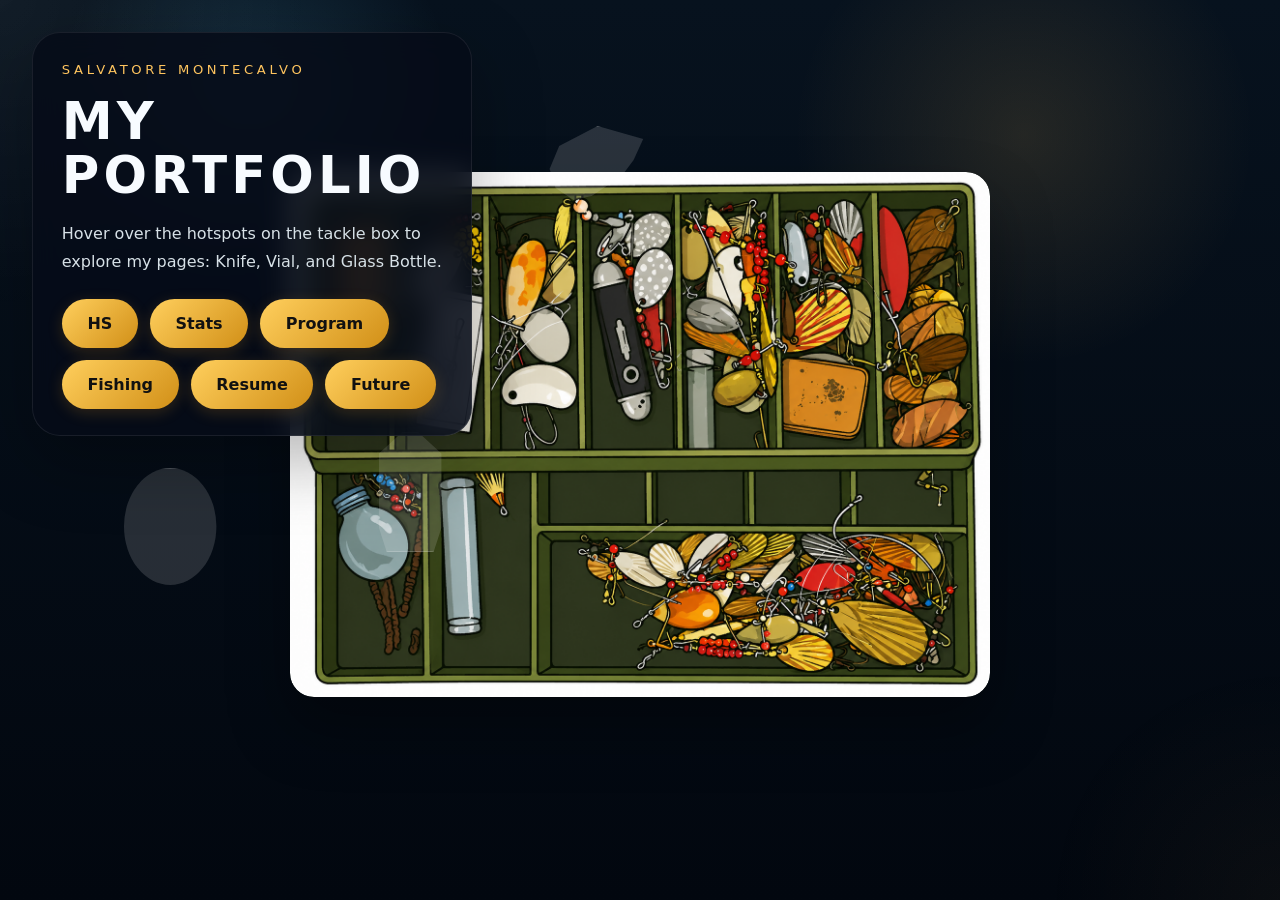
==== commit a1520349: "fish" ====
--- a/index.html
+++ b/index.html
@@ -8,17 +8,24 @@
 </head>
 <body>
   <section class="landing">
-    <div class="tacklebox"><img src="tacklebox.jpg" alt="Wooden tackle box landing image" /></div>
+    <div class="tacklebox"><img src="better img.png" alt="Wooden tackle box landing image" /></div>
 
-    <a href="about.html" class="hotspot tin-can" aria-label="Tin Can" data-label="Tin Can"></a>
-    <a href="projects.html" class="hotspot knife" aria-label="Knife" data-label="Knife"></a>
-    <a href="gallery.html" class="hotspot bottle" aria-label="Bottle" data-label="Bottle"></a>
-    <a href="fishing.html" class="hotspot other-tin-cans" aria-label="Other Tin Cans" data-label="Other Tin Cans"></a>
+    <a href="about.html" class="hotspot knife" aria-label="Knife" data-label="Knife"></a>
+    <a href="projects.html" class="hotspot vial" aria-label="Vial" data-label="Vial"></a>
+    <a href="gallery.html" class="hotspot bottle" aria-label="Glass Bottle" data-label="Glass Bottle"></a>
 
     <div class="landing-copy">
       <p>Salvatore Montecalvo</p>
       <h1>My Portfolio</h1>
-      <p>Hover over the hotspots on the tackle box to explore my pages: Tin Can, Knife, Bottle, and Other Tin Cans.</p>
+      <p>Hover over the hotspots on the tackle box to explore my pages: Knife, Vial, and Glass Bottle.</p>
+      <div class="button-grid">
+        <a href="about.html" class="button-link">HS</a>
+        <a href="stats.html" class="button-link">Stats</a>
+        <a href="projects.html" class="button-link">Program</a>
+        <a href="fishing.html" class="button-link">Fishing</a>
+        <a href="resume.html" class="button-link">Resume</a>
+        <a href="future.html" class="button-link">Future</a>
+      </div>
     </div>
   </section>
 </body>
--- a/tacklebox.css
+++ b/tacklebox.css
@@ -111,6 +111,17 @@
   color: var(--muted);
   line-height: 1.75;
   font-size: 1rem;
+}
+
+.landing-copy .button-grid {
+  display: flex;
+  flex-wrap: wrap;
+  gap: 0.75rem;
+  margin-top: 1.4rem;
+}
+
+.landing-copy .button-link {
+  margin-top: 0;
 }
 
 .hotspot {
@@ -152,32 +163,35 @@
   transform: translateX(-50%) translateY(-4px);
 }
 
-.tin-can {
-  top: 35%;
-  left: 47.5%;
+.knife {
+  top: 14%;
+  left: 42%;
+  width: 120px;
+  height: 100px;
+  clip-path: polygon(50% 0%, 88% 13%, 80% 34%, 70% 50%, 60% 58%, 45% 70%, 30% 74%, 15% 62%, 10% 43%, 18% 20%);
+}
+
+.vial {
+  top: 48%;
+  left: 29%;
+  width: 78px;
+  height: 120px;
+  clip-path: polygon(40% 0%, 60% 0%, 90% 18%, 90% 80%, 80% 100%, 20% 100%, 10% 80%, 10% 18%);
+}
+
+.bottle {
+  top: 52%;
+  left: 9%;
   width: 110px;
-  height: 42px;
-}
-
-.knife {
-  top: 20%;
-  left: 24.5%;
-  width: 80px;
-  height: 60px;
-}
-
-.bottle {
-  top: 20%;
-  left: 67.5%;
-  width: 92px;
-  height: 62px;
-}
-
-.other-tin-cans {
-  top: 60%;
-  left: 60.5%;
-  width: 112px;
-  height: 82px;
+  height: 130px;
+  clip-path: ellipse(42% 45% at 50% 45%);
+}
+
+.hotspot.knife,
+.hotspot.vial,
+.hotspot.bottle {
+  background: rgba(255, 255, 255, 0.14);
+  border: 1px solid rgba(255, 255, 255, 0.18);
 }
 
 h1 {
@@ -224,6 +238,83 @@
   box-shadow: 0 20px 40px rgba(222, 146, 29, 0.4);
 }
 
+.catch-summary {
+  display: grid;
+  gap: 1.5rem;
+  margin: 1.8rem 0 2.2rem;
+}
+
+.catch-highlight {
+  display: flex;
+  flex-wrap: wrap;
+  gap: 1.2rem;
+  justify-content: space-between;
+  align-items: flex-start;
+  padding: 1.6rem;
+  border-radius: 24px;
+  background: rgba(255, 255, 255, 0.05);
+  border: 1px solid rgba(255, 255, 255, 0.12);
+}
+
+.catch-highlight strong {
+  display: block;
+  font-size: clamp(1.5rem, 2.2vw, 2.2rem);
+  color: var(--accent);
+  margin-bottom: 0.45rem;
+}
+
+.catch-highlight p {
+  margin: 0;
+  color: var(--text);
+  line-height: 1.7;
+}
+
+.catch-highlight .small-text {
+  color: var(--muted);
+  font-size: 0.95rem;
+}
+
+.catch-grid {
+  display: grid;
+  gap: 1rem;
+  grid-template-columns: repeat(auto-fit, minmax(180px, 1fr));
+}
+
+.catch-card {
+  padding: 1.35rem 1.3rem;
+  border-radius: 22px;
+  background: rgba(255, 255, 255, 0.06);
+  border: 1px solid rgba(255, 255, 255, 0.08);
+  box-shadow: 0 18px 35px rgba(0, 0, 0, 0.18);
+  transition: transform 0.2s ease, border-color 0.2s ease;
+}
+
+.catch-card:hover {
+  transform: translateY(-4px);
+  border-color: rgba(255, 197, 95, 0.4);
+}
+
+.catch-card h2 {
+  margin: 0 0 0.45rem;
+  font-size: 1rem;
+  letter-spacing: 0.08em;
+  text-transform: uppercase;
+  color: var(--accent-strong);
+}
+
+.catch-card strong {
+  display: block;
+  font-size: 2rem;
+  margin-bottom: 0.5rem;
+  color: var(--text);
+}
+
+.catch-card p {
+  margin: 0;
+  color: var(--muted);
+  line-height: 1.65;
+}
+
 .tacklebox {
   position: relative;
   width: 700px;
@@ -232,6 +323,7 @@
   border-radius: 24px;
   overflow: hidden;
   box-shadow: inset 0 0 0 1px rgba(255, 255, 255, 0.06), 0 30px 60px rgba(0, 0, 0, 0.35);
+  animation: openBox 1s ease-out;
 }
 
 .tacklebox img {
@@ -377,32 +469,25 @@
     padding: 1.2rem 1.3rem;
   }
 
-  .tin-can {
-    top: 33%;
-    left: 48%;
-    width: 92px;
-    height: 36px;
-  }
-
   .knife {
-    top: 22%;
-    left: 22.5%;
-    width: 72px;
-    height: 48px;
+    top: 18%;
+    left: 41%;
+    width: 95px;
+    height: 85px;
+  }
+
+  .vial {
+    top: 52%;
+    left: 31%;
+    width: 60px;
+    height: 95px;
   }
 
   .bottle {
-    top: 22%;
-    left: 68%;
-    width: 80px;
-    height: 52px;
-  }
-
-  .other-tin-cans {
-    top: 63%;
-    left: 57%;
-    width: 98px;
-    height: 72px;
+    top: 58%;
+    left: 10%;
+    width: 90px;
+    height: 108px;
   }
 }
 
@@ -419,6 +504,22 @@
   .hotspot::before {
     font-size: 0.68rem;
     padding: 0.3rem 0.75rem;
+  }
+}
+
+/* Tackle Box Open Animation */
+@keyframes openBox {
+  0% {
+    transform: scale(0.8) rotateY(-10deg);
+    opacity: 0;
+  }
+  50% {
+    transform: scale(1.05) rotateY(5deg);
+    opacity: 0.8;
+  }
+  100% {
+    transform: scale(1) rotateY(0deg);
+    opacity: 1;
   }
 }
 
